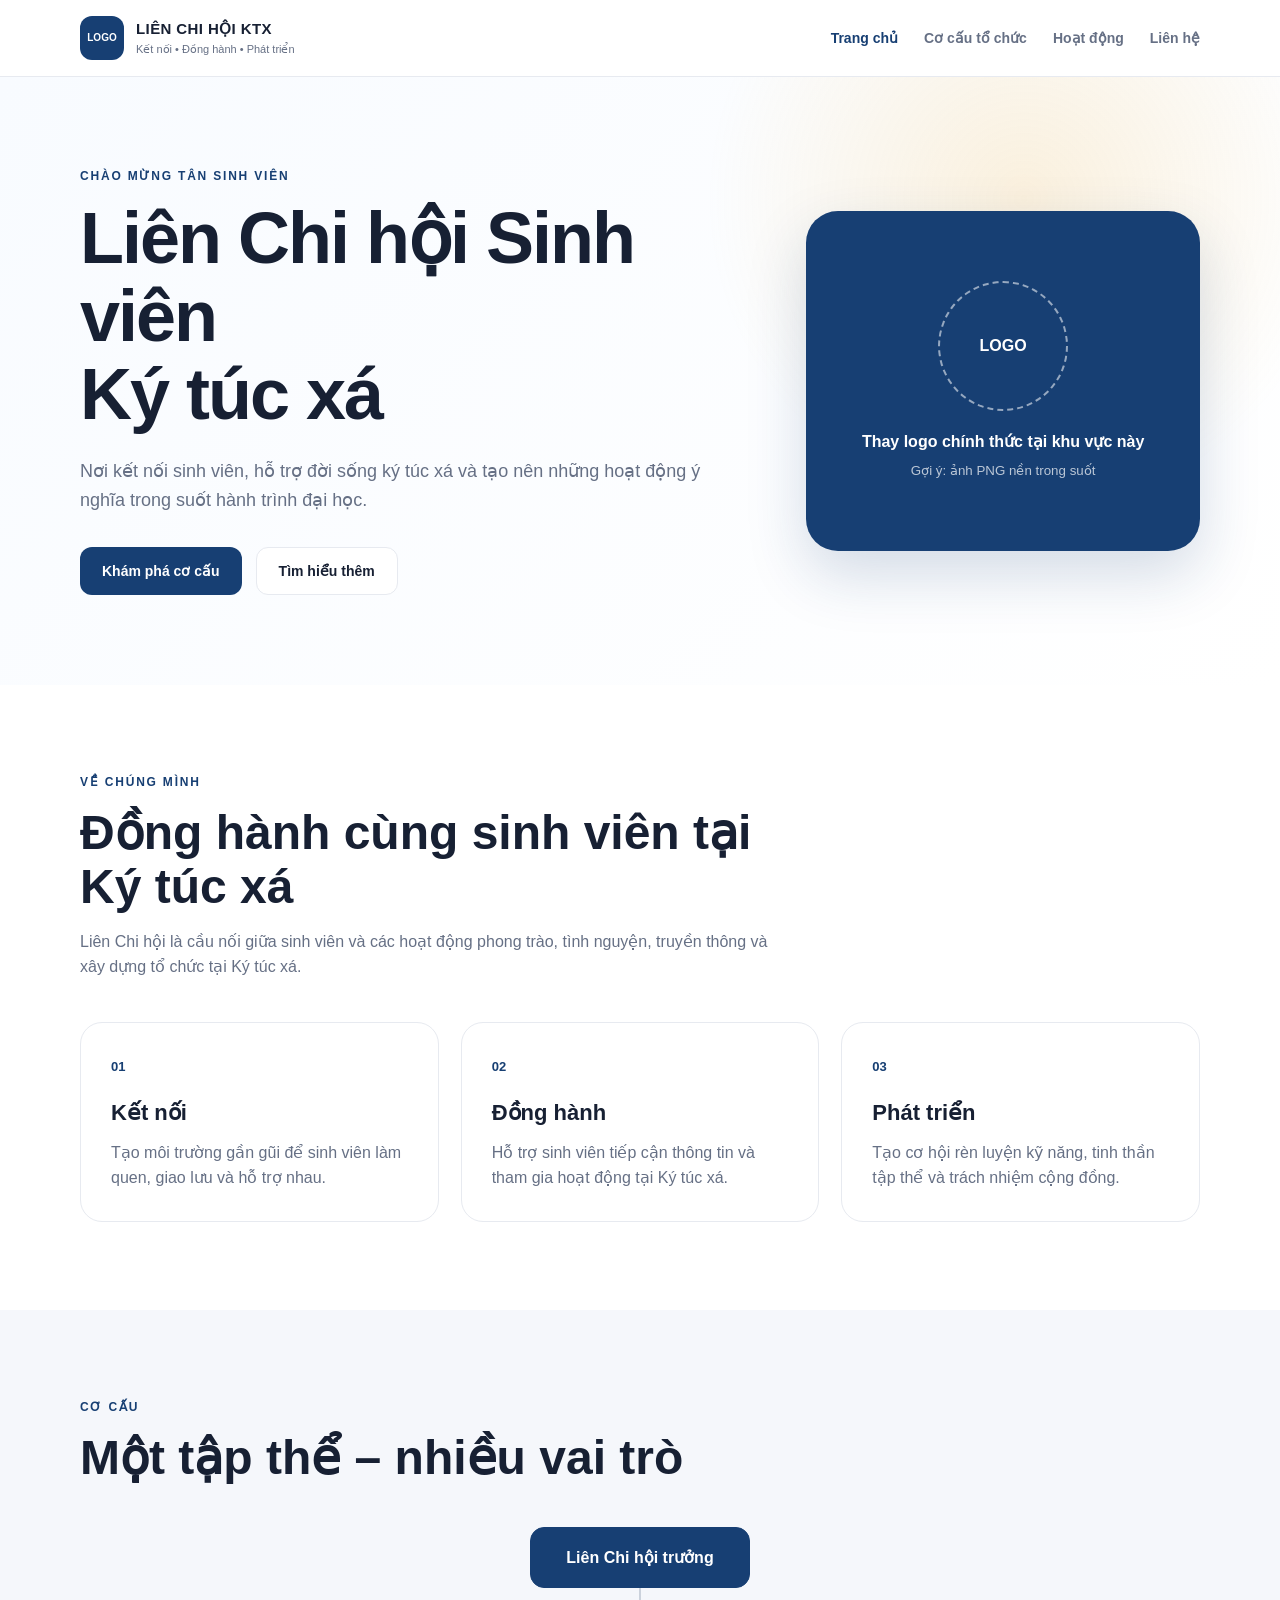
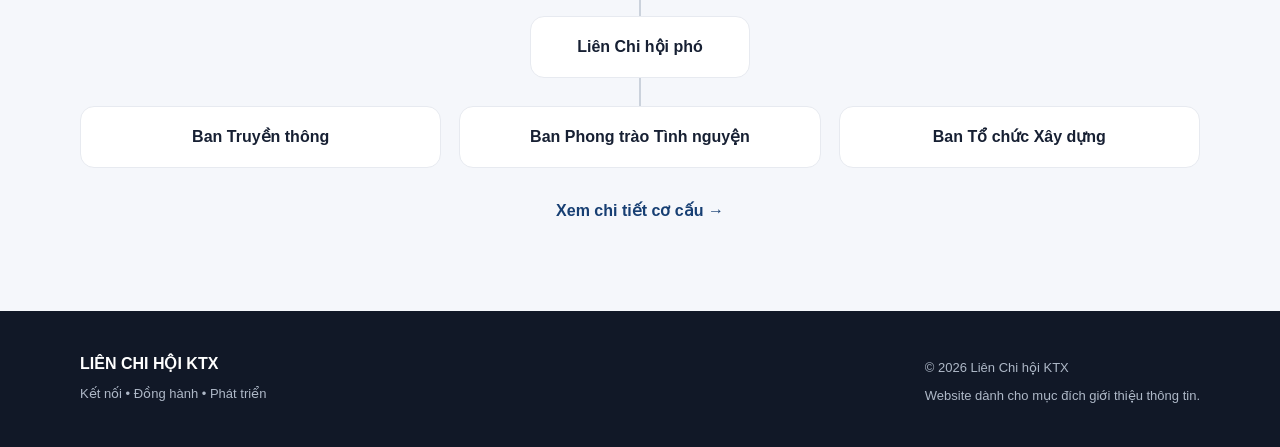
==== index.html @ 99a3149c "Add files via upload" ====
<!DOCTYPE html>
<html lang="vi">
<head>
  <meta charset="UTF-8">
  <meta name="viewport" content="width=device-width, initial-scale=1.0">
  <meta name="description" content="Website giới thiệu Liên Chi hội Sinh viên Ký túc xá">
  <title>Liên Chi hội KTX | Trang chủ</title>
  <link rel="stylesheet" href="style.css">
</head>
<body>
  <header class="site-header">
    <div class="container nav-wrap">
      <a class="brand" href="index.html">
        <div class="logo-placeholder">LOGO</div>
        <div>
          <strong>LIÊN CHI HỘI KTX</strong>
          <span>Kết nối • Đồng hành • Phát triển</span>
        </div>
      </a>

      <button class="menu-toggle" aria-label="Mở menu">☰</button>

      <nav class="main-nav">
        <a class="active" href="index.html">Trang chủ</a>
        <a href="organization.html">Cơ cấu tổ chức</a>
        <a href="activities.html">Hoạt động</a>
        <a href="contact.html">Liên hệ</a>
      </nav>
    </div>
  </header>

  <main>
    <section class="hero">
      <div class="container hero-grid">
        <div>
          <p class="eyebrow">CHÀO MỪNG TÂN SINH VIÊN</p>
          <h1>Liên Chi hội Sinh viên<br>Ký túc xá</h1>
          <p class="hero-text">
            Nơi kết nối sinh viên, hỗ trợ đời sống ký túc xá và tạo nên những
            hoạt động ý nghĩa trong suốt hành trình đại học.
          </p>
          <div class="hero-actions">
            <a class="btn btn-primary" href="organization.html">Khám phá cơ cấu</a>
            <a class="btn btn-secondary" href="#about">Tìm hiểu thêm</a>
          </div>
        </div>

        <div class="hero-card">
          <div class="hero-logo">LOGO</div>
          <p>Thay logo chính thức tại khu vực này</p>
          <small>Gợi ý: ảnh PNG nền trong suốt</small>
        </div>
      </div>
    </section>

    <section id="about" class="section">
      <div class="container">
        <div class="section-heading">
          <p class="eyebrow">VỀ CHÚNG MÌNH</p>
          <h2>Đồng hành cùng sinh viên tại Ký túc xá</h2>
          <p>
            Liên Chi hội là cầu nối giữa sinh viên và các hoạt động phong trào,
            tình nguyện, truyền thông và xây dựng tổ chức tại Ký túc xá.
          </p>
        </div>

        <div class="feature-grid">
          <article class="feature-card">
            <span>01</span>
            <h3>Kết nối</h3>
            <p>Tạo môi trường gần gũi để sinh viên làm quen, giao lưu và hỗ trợ nhau.</p>
          </article>
          <article class="feature-card">
            <span>02</span>
            <h3>Đồng hành</h3>
            <p>Hỗ trợ sinh viên tiếp cận thông tin và tham gia hoạt động tại Ký túc xá.</p>
          </article>
          <article class="feature-card">
            <span>03</span>
            <h3>Phát triển</h3>
            <p>Tạo cơ hội rèn luyện kỹ năng, tinh thần tập thể và trách nhiệm cộng đồng.</p>
          </article>
        </div>
      </div>
    </section>

    <section class="section section-soft">
      <div class="container">
        <div class="section-heading">
          <p class="eyebrow">CƠ CẤU</p>
          <h2>Một tập thể – nhiều vai trò</h2>
        </div>

        <div class="mini-org">
          <div class="org-box org-main">Liên Chi hội trưởng</div>
          <div class="org-line"></div>
          <div class="org-box">Liên Chi hội phó</div>
          <div class="org-line"></div>
          <div class="org-row">
            <div class="org-box">Ban Truyền thông</div>
            <div class="org-box">Ban Phong trào Tình nguyện</div>
            <div class="org-box">Ban Tổ chức Xây dựng</div>
          </div>
        </div>

        <div class="center">
          <a class="text-link" href="organization.html">Xem chi tiết cơ cấu →</a>
        </div>
      </div>
    </section>
  </main>

  <footer class="site-footer">
    <div class="container footer-grid">
      <div>
        <strong>LIÊN CHI HỘI KTX</strong>
        <p>Kết nối • Đồng hành • Phát triển</p>
      </div>
      <div>
        <p>© 2026 Liên Chi hội KTX</p>
        <p>Website dành cho mục đích giới thiệu thông tin.</p>
      </div>
    </div>
  </footer>

  <script src="script.js"></script>
</body>
</html>
---- style.css ----
*{
  box-sizing:border-box;
  margin:0;
  padding:0
}

:root{
  --primary:#173f73;
  --primary-dark:#0e2d55;
  --accent:#f2b544;
  --text:#172033;
  --muted:#667085;
  --bg:#ffffff;
  --soft:#f5f7fb;
  --line:#e7eaf0;
  --radius:22px;
}

html{scroll-behavior:smooth}

body{
  font-family:Arial,Helvetica,sans-serif;
  color:var(--text);
  background:var(--bg);
  line-height:1.6
}

a{text-decoration:none;color:inherit}

.container{
  width:min(1120px,calc(100% - 40px));
  margin:auto
}

.site-header{
  position:sticky;
  top:0;
  z-index:100;
  background:rgba(255,255,255,.96);
  border-bottom:1px solid var(--line);
  backdrop-filter:blur(12px)
}

.nav-wrap{
  min-height:76px;
  display:flex;
  align-items:center;
  justify-content:space-between;
  gap:24px
}

.brand{
  display:flex;
  align-items:center;
  gap:12px
}

.brand strong{
  display:block;
  font-size:15px;
  letter-spacing:.4px
}

.brand span{
  display:block;
  font-size:11px;
  color:var(--muted)
}

.logo-placeholder{
  width:44px;
  height:44px;
  border-radius:12px;
  background:var(--primary);
  color:white;
  font-size:10px;
  display:grid;
  place-items:center;
  font-weight:700
}

.main-nav{
  display:flex;
  align-items:center;
  gap:26px
}

.main-nav a{
  font-size:14px;
  color:var(--muted);
  font-weight:600
}

.main-nav a:hover,
.main-nav a.active{
  color:var(--primary)
}

.menu-toggle{
  display:none;
  border:0;
  background:none;
  font-size:26px;
  cursor:pointer
}

.hero{
  padding:90px 0;
  background:
    radial-gradient(circle at 80% 20%,rgba(242,181,68,.18),transparent 28%),
    linear-gradient(135deg,#f8fbff,#ffffff)
}

.hero-grid{
  display:grid;
  grid-template-columns:1.25fr .75fr;
  align-items:center;
  gap:70px
}

.eyebrow{
  color:var(--primary);
  font-size:12px;
  font-weight:800;
  letter-spacing:1.8px;
  margin-bottom:14px
}

.hero h1,
.page-hero h1{
  line-height:1.08;
  font-size:clamp(42px,6vw,72px);
  letter-spacing:-2px;
  margin-bottom:24px
}

.hero-text{
  max-width:650px;
  font-size:18px;
  color:var(--muted)
}

.hero-actions{
  display:flex;
  gap:14px;
  margin-top:32px;
  flex-wrap:wrap
}

.btn{
  display:inline-flex;
  align-items:center;
  justify-content:center;
  min-height:48px;
  padding:0 22px;
  border-radius:12px;
  font-weight:700;
  font-size:14px
}

.btn-primary{
  background:var(--primary);
  color:#fff
}

.btn-primary:hover{background:var(--primary-dark)}

.btn-secondary{
  border:1px solid var(--line);
  background:#fff
}

.hero-card{
  min-height:340px;
  border-radius:32px;
  background:var(--primary);
  color:white;
  display:flex;
  flex-direction:column;
  align-items:center;
  justify-content:center;
  text-align:center;
  padding:35px;
  box-shadow:0 24px 60px rgba(23,63,115,.18)
}

.hero-card p{margin-top:18px;font-weight:700}
.hero-card small{opacity:.7;margin-top:6px}

.hero-logo{
  width:130px;
  height:130px;
  border-radius:50%;
  border:2px dashed rgba(255,255,255,.55);
  display:grid;
  place-items:center;
  font-weight:800
}

.section{padding:88px 0}
.section-soft{background:var(--soft)}

.section-heading{
  max-width:700px;
  margin-bottom:42px
}

.section-heading h2{
  font-size:clamp(32px,4vw,48px);
  line-height:1.12;
  margin-bottom:15px
}

.section-heading>p:last-child{color:var(--muted)}

.feature-grid,
.department-grid,
.activity-grid,
.contact-grid{
  display:grid;
  grid-template-columns:repeat(3,1fr);
  gap:22px
}

.feature-card,
.department-card,
.contact-card{
  border:1px solid var(--line);
  border-radius:var(--radius);
  padding:30px;
  background:#fff
}

.feature-card span,
.dept-number{
  color:var(--primary);
  font-weight:800;
  font-size:13px
}

.feature-card h3,
.department-card h3,
.contact-card h3{
  font-size:22px;
  margin:16px 0 10px
}

.feature-card p,
.department-card p,
.contact-card p{
  color:var(--muted)
}

.mini-org{
  display:flex;
  flex-direction:column;
  align-items:center;
  margin:40px 0 30px
}

.org-box{
  background:white;
  border:1px solid var(--line);
  border-radius:14px;
  padding:17px 25px;
  min-width:220px;
  text-align:center;
  font-weight:700
}

.org-main{
  color:white;
  background:var(--primary);
  border-color:var(--primary)
}

.org-line{
  width:2px;
  height:28px;
  background:#cbd2dc
}

.org-row{
  display:grid;
  grid-template-columns:repeat(3,1fr);
  gap:18px;
  width:100%
}

.center{text-align:center}
.text-link{color:var(--primary);font-weight:800}

.page-hero{
  padding:70px 0;
  background:var(--soft)
}

.page-hero h1{
  font-size:clamp(40px,5vw,60px)
}

.page-hero p:last-child{
  color:var(--muted);
  font-size:17px
}

.org-chart{
  display:flex;
  align-items:center;
  flex-direction:column
}

.org-person{
  width:min(380px,100%);
  border:1px solid var(--line);
  border-radius:24px;
  padding:30px;
  text-align:center;
  background:#fff
}

.org-person.top{
  border-top:4px solid var(--primary)
}

.avatar{
  width:110px;
  height:110px;
  border-radius:50%;
  background:var(--soft);
  margin:0 auto 18px;
  display:grid;
  place-items:center;
  color:var(--muted);
  font-weight:700
}

.vertical-line{
  width:2px;
  height:38px;
  background:#ccd3dc
}

.role{
  color:var(--primary)!important;
  font-size:11px;
  font-weight:800;
  letter-spacing:1.4px
}

.org-person h3{font-size:24px;margin:8px 0 4px}
.org-person p:last-child{color:var(--muted)}

.member-list{
  margin-top:22px;
  padding-top:18px;
  border-top:1px solid var(--line);
  display:flex;
  flex-direction:column;
  gap:6px;
  font-size:14px
}

.activity-card{
  overflow:hidden;
  border:1px solid var(--line);
  border-radius:var(--radius);
  background:#fff
}

.activity-image{
  min-height:220px;
  background:linear-gradient(135deg,#dce6f3,#f6f8fb);
  display:grid;
  place-items:center;
  color:#8491a5;
  font-weight:800
}

.activity-content{padding:26px}
.activity-content h3{font-size:22px;margin:8px 0}
.activity-content p:last-child{color:var(--muted)}

.site-footer{
  padding:40px 0;
  background:#111827;
  color:white
}

.footer-grid{
  display:flex;
  justify-content:space-between;
  gap:30px
}

.site-footer p{
  color:#aeb8c7;
  font-size:13px;
  margin-top:7px
}

@media(max-width:800px){
  .menu-toggle{display:block}
  .main-nav{
    display:none;
    position:absolute;
    left:20px;
    right:20px;
    top:68px;
    background:white;
    border:1px solid var(--line);
    border-radius:16px;
    padding:18px;
    flex-direction:column;
    align-items:flex-start;
    box-shadow:0 15px 40px rgba(0,0,0,.08)
  }

  .main-nav.open{display:flex}

  .hero{padding:60px 0}
  .hero-grid{grid-template-columns:1fr;gap:38px}
  .hero h1{font-size:46px}
  .hero-card{min-height:280px}

  .feature-grid,
  .department-grid,
  .activity-grid,
  .contact-grid{
    grid-template-columns:1fr
  }

  .org-row{grid-template-columns:1fr}
  .org-line{height:20px}
  .section{padding:64px 0}
  .footer-grid{flex-direction:column}
}
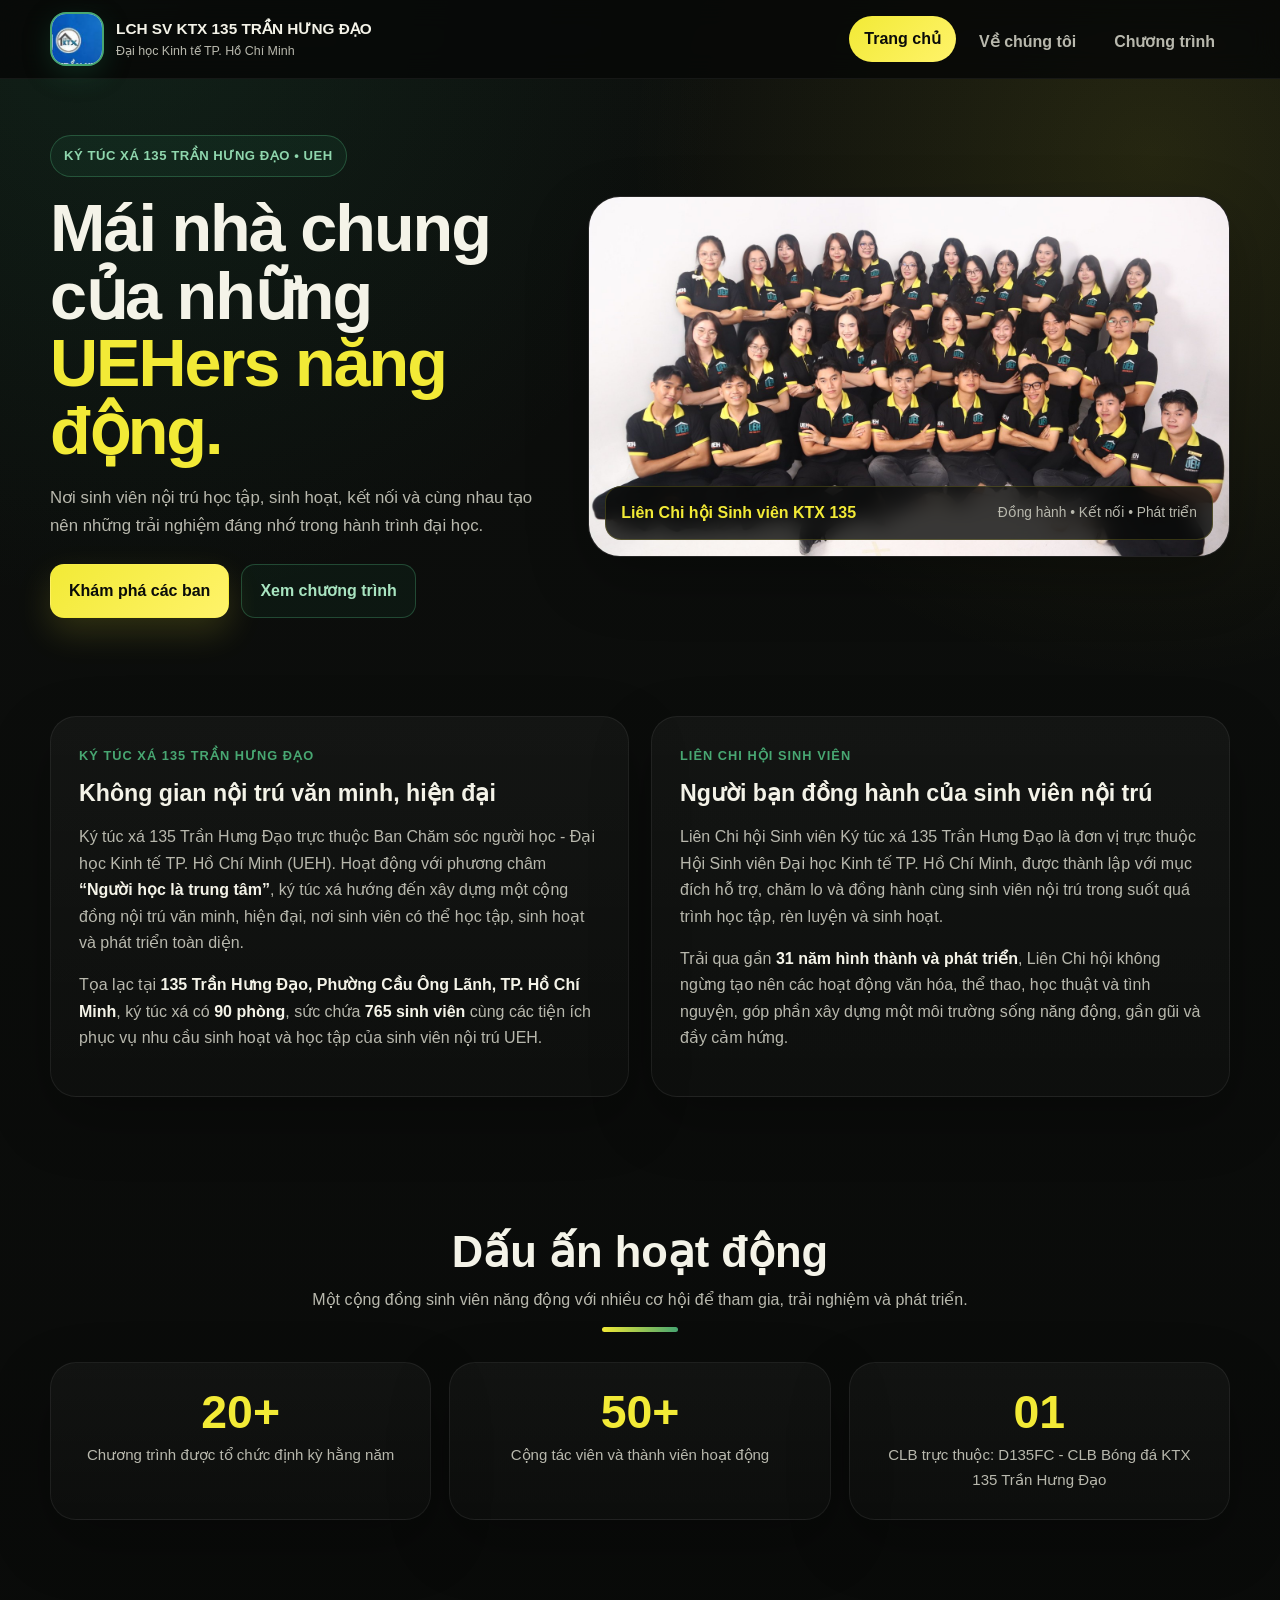
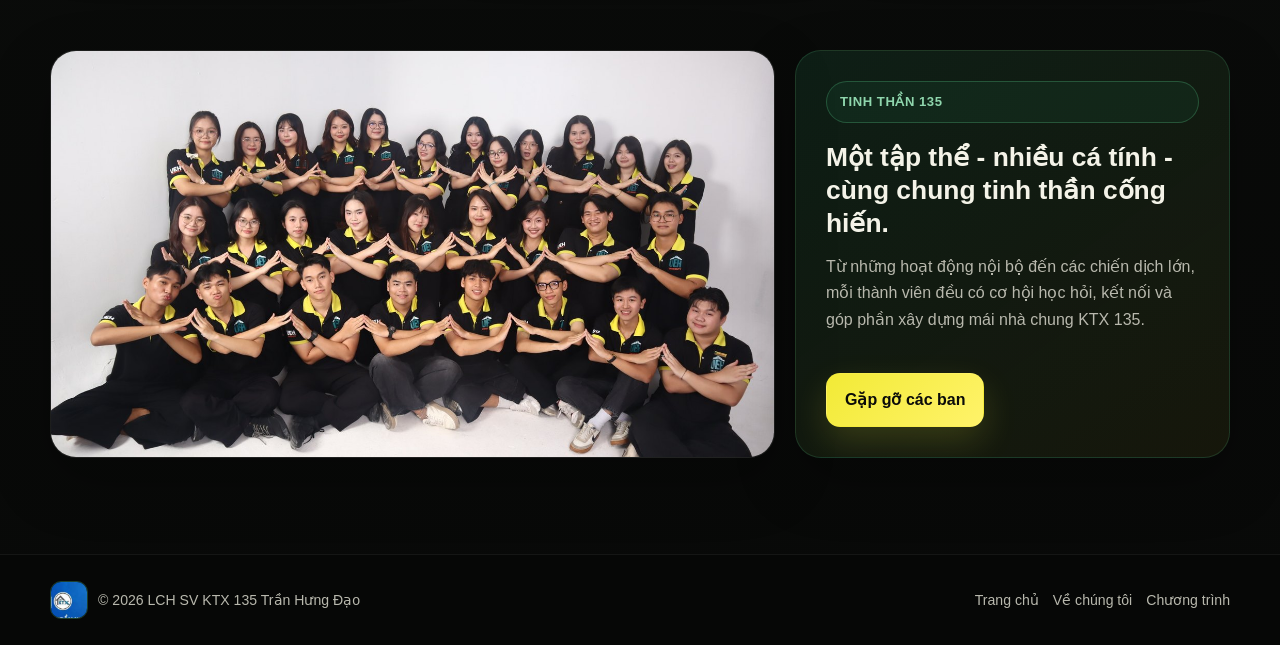
==== commit cf84945d: "Add files via upload" ====
--- a/index.html
+++ b/index.html
@@ -1,128 +1,98 @@
-<!DOCTYPE html>
+<!doctype html>
 <html lang="vi">
 <head>
   <meta charset="UTF-8">
   <meta name="viewport" content="width=device-width, initial-scale=1.0">
-  <meta name="description" content="Website giới thiệu Liên Chi hội Sinh viên Ký túc xá">
-  <title>Liên Chi hội KTX | Trang chủ</title>
+  <meta name="description" content="Giới thiệu Ký túc xá 135 Trần Hưng Đạo và Liên Chi hội Sinh viên KTX 135 Trần Hưng Đạo - UEH.">
+  <title>Trang chủ | LCH SV KTX 135 Trần Hưng Đạo</title>
   <link rel="stylesheet" href="style.css">
 </head>
 <body>
-  <header class="site-header">
-    <div class="container nav-wrap">
-      <a class="brand" href="index.html">
-        <div class="logo-placeholder">LOGO</div>
-        <div>
-          <strong>LIÊN CHI HỘI KTX</strong>
-          <span>Kết nối • Đồng hành • Phát triển</span>
-        </div>
-      </a>
+<a class="skip-link" href="#main">Đi đến nội dung chính</a>
+<header class="site-header">
+  <div class="container navbar">
+    <a class="brand" href="index.html" aria-label="Trang chủ LCH SV KTX 135">
+      <div class="brand-logo"><img src="assets/images/ktx-logo.jpg" alt="Logo KTX"></div>
+      <div class="brand-copy"><strong>LCH SV KTX 135 TRẦN HƯNG ĐẠO</strong><span>Đại học Kinh tế TP. Hồ Chí Minh</span></div>
+    </a>
+    <button class="nav-toggle" aria-label="Mở menu" aria-expanded="false">☰</button>
+    <nav><ul class="nav-menu">
+      <li><a class="active" href="index.html">Trang chủ</a></li>
+      <li><a href="departments.html">Về chúng tôi</a></li>
+      <li><a href="programs.html">Chương trình</a></li>
+    </ul></nav>
+  </div>
+</header>
 
-      <button class="menu-toggle" aria-label="Mở menu">☰</button>
-
-      <nav class="main-nav">
-        <a class="active" href="index.html">Trang chủ</a>
-        <a href="organization.html">Cơ cấu tổ chức</a>
-        <a href="activities.html">Hoạt động</a>
-        <a href="contact.html">Liên hệ</a>
-      </nav>
-    </div>
-  </header>
-
-  <main>
-    <section class="hero">
-      <div class="container hero-grid">
-        <div>
-          <p class="eyebrow">CHÀO MỪNG TÂN SINH VIÊN</p>
-          <h1>Liên Chi hội Sinh viên<br>Ký túc xá</h1>
-          <p class="hero-text">
-            Nơi kết nối sinh viên, hỗ trợ đời sống ký túc xá và tạo nên những
-            hoạt động ý nghĩa trong suốt hành trình đại học.
-          </p>
-          <div class="hero-actions">
-            <a class="btn btn-primary" href="organization.html">Khám phá cơ cấu</a>
-            <a class="btn btn-secondary" href="#about">Tìm hiểu thêm</a>
-          </div>
-        </div>
-
-        <div class="hero-card">
-          <div class="hero-logo">LOGO</div>
-          <p>Thay logo chính thức tại khu vực này</p>
-          <small>Gợi ý: ảnh PNG nền trong suốt</small>
+<main id="main">
+  <section class="hero">
+    <div class="container hero-grid">
+      <div>
+        <div class="kicker">Ký túc xá 135 Trần Hưng Đạo • UEH</div>
+        <h1>Mái nhà chung của những <em>UEHers năng động.</em></h1>
+        <p class="lead">Nơi sinh viên nội trú học tập, sinh hoạt, kết nối và cùng nhau tạo nên những trải nghiệm đáng nhớ trong hành trình đại học.</p>
+        <div class="hero-actions">
+          <a class="btn btn-primary" href="departments.html">Khám phá các ban</a>
+          <a class="btn btn-secondary" href="programs.html">Xem chương trình</a>
         </div>
       </div>
-    </section>
-
-    <section id="about" class="section">
-      <div class="container">
-        <div class="section-heading">
-          <p class="eyebrow">VỀ CHÚNG MÌNH</p>
-          <h2>Đồng hành cùng sinh viên tại Ký túc xá</h2>
-          <p>
-            Liên Chi hội là cầu nối giữa sinh viên và các hoạt động phong trào,
-            tình nguyện, truyền thông và xây dựng tổ chức tại Ký túc xá.
-          </p>
-        </div>
-
-        <div class="feature-grid">
-          <article class="feature-card">
-            <span>01</span>
-            <h3>Kết nối</h3>
-            <p>Tạo môi trường gần gũi để sinh viên làm quen, giao lưu và hỗ trợ nhau.</p>
-          </article>
-          <article class="feature-card">
-            <span>02</span>
-            <h3>Đồng hành</h3>
-            <p>Hỗ trợ sinh viên tiếp cận thông tin và tham gia hoạt động tại Ký túc xá.</p>
-          </article>
-          <article class="feature-card">
-            <span>03</span>
-            <h3>Phát triển</h3>
-            <p>Tạo cơ hội rèn luyện kỹ năng, tinh thần tập thể và trách nhiệm cộng đồng.</p>
-          </article>
-        </div>
-      </div>
-    </section>
-
-    <section class="section section-soft">
-      <div class="container">
-        <div class="section-heading">
-          <p class="eyebrow">CƠ CẤU</p>
-          <h2>Một tập thể – nhiều vai trò</h2>
-        </div>
-
-        <div class="mini-org">
-          <div class="org-box org-main">Liên Chi hội trưởng</div>
-          <div class="org-line"></div>
-          <div class="org-box">Liên Chi hội phó</div>
-          <div class="org-line"></div>
-          <div class="org-row">
-            <div class="org-box">Ban Truyền thông</div>
-            <div class="org-box">Ban Phong trào Tình nguyện</div>
-            <div class="org-box">Ban Tổ chức Xây dựng</div>
-          </div>
-        </div>
-
-        <div class="center">
-          <a class="text-link" href="organization.html">Xem chi tiết cơ cấu →</a>
-        </div>
-      </div>
-    </section>
-  </main>
-
-  <footer class="site-footer">
-    <div class="container footer-grid">
-      <div>
-        <strong>LIÊN CHI HỘI KTX</strong>
-        <p>Kết nối • Đồng hành • Phát triển</p>
-      </div>
-      <div>
-        <p>© 2026 Liên Chi hội KTX</p>
-        <p>Website dành cho mục đích giới thiệu thông tin.</p>
+      <div class="hero-media">
+        <img src="assets/images/home-main.jpg" alt="Tập thể Liên Chi hội Sinh viên KTX 135 Trần Hưng Đạo">
+        <div class="hero-badge"><strong>Liên Chi hội Sinh viên KTX 135</strong><span>Đồng hành • Kết nối • Phát triển</span></div>
       </div>
     </div>
-  </footer>
+  </section>
 
-  <script src="script.js"></script>
+  <section class="section-sm">
+    <div class="container grid-2">
+      <article class="card info-card">
+        <div class="label">Ký túc xá 135 Trần Hưng Đạo</div>
+        <h3>Không gian nội trú văn minh, hiện đại</h3>
+        <p>Ký túc xá 135 Trần Hưng Đạo trực thuộc Ban Chăm sóc người học - Đại học Kinh tế TP. Hồ Chí Minh (UEH). Hoạt động với phương châm <strong>“Người học là trung tâm”</strong>, ký túc xá hướng đến xây dựng một cộng đồng nội trú văn minh, hiện đại, nơi sinh viên có thể học tập, sinh hoạt và phát triển toàn diện.</p>
+        <p>Tọa lạc tại <strong>135 Trần Hưng Đạo, Phường Cầu Ông Lãnh, TP. Hồ Chí Minh</strong>, ký túc xá có <strong>90 phòng</strong>, sức chứa <strong>765 sinh viên</strong> cùng các tiện ích phục vụ nhu cầu sinh hoạt và học tập của sinh viên nội trú UEH.</p>
+      </article>
+      <article class="card info-card">
+        <div class="label">Liên Chi hội Sinh viên</div>
+        <h3>Người bạn đồng hành của sinh viên nội trú</h3>
+        <p>Liên Chi hội Sinh viên Ký túc xá 135 Trần Hưng Đạo là đơn vị trực thuộc Hội Sinh viên Đại học Kinh tế TP. Hồ Chí Minh, được thành lập với mục đích hỗ trợ, chăm lo và đồng hành cùng sinh viên nội trú trong suốt quá trình học tập, rèn luyện và sinh hoạt.</p>
+        <p>Trải qua gần <strong>31 năm hình thành và phát triển</strong>, Liên Chi hội không ngừng tạo nên các hoạt động văn hóa, thể thao, học thuật và tình nguyện, góp phần xây dựng một môi trường sống năng động, gần gũi và đầy cảm hứng.</p>
+      </article>
+    </div>
+  </section>
+
+  <section class="section">
+    <div class="container">
+      <div class="section-head center">
+        <h2 class="section-title">Dấu ấn hoạt động</h2>
+        <p class="section-subtitle">Một cộng đồng sinh viên năng động với nhiều cơ hội để tham gia, trải nghiệm và phát triển.</p>
+        <div class="accent-line"></div>
+      </div>
+      <div class="stats">
+        <div class="card stat"><div class="stat-number">20+</div><div class="stat-label">Chương trình được tổ chức định kỳ hằng năm</div></div>
+        <div class="card stat"><div class="stat-number">50+</div><div class="stat-label">Cộng tác viên và thành viên hoạt động</div></div>
+        <div class="card stat"><div class="stat-number">01</div><div class="stat-label">CLB trực thuộc: D135FC - CLB Bóng đá KTX 135 Trần Hưng Đạo</div></div>
+      </div>
+    </div>
+  </section>
+
+  <section class="section-sm">
+    <div class="container home-gallery">
+      <div class="card"><img src="assets/images/home-secondary.jpg" alt="Tập thể Liên Chi hội Sinh viên KTX 135 tạo dáng"></div>
+      <div class="card quote-box">
+        <div class="kicker">Tinh thần 135</div>
+        <div class="big">Một tập thể - nhiều cá tính - cùng chung tinh thần cống hiến.</div>
+        <p>Từ những hoạt động nội bộ đến các chiến dịch lớn, mỗi thành viên đều có cơ hội học hỏi, kết nối và góp phần xây dựng mái nhà chung KTX 135.</p>
+        <div class="hero-actions"><a class="btn btn-primary" href="departments.html">Gặp gỡ các ban</a></div>
+      </div>
+    </div>
+  </section>
+</main>
+
+<footer class="footer"><div class="container footer-inner">
+  <div class="footer-brand"><div class="footer-logo"><img src="assets/images/ktx-logo.jpg" alt="Logo KTX"></div><span>© <span data-year></span> LCH SV KTX 135 Trần Hưng Đạo</span></div>
+  <div class="footer-links"><a href="index.html">Trang chủ</a><a href="departments.html">Về chúng tôi</a><a href="programs.html">Chương trình</a></div>
+</div></footer>
+<button class="to-top" aria-label="Lên đầu trang">↑</button>
+<script src="script.js"></script>
 </body>
 </html>
--- a/style.css
+++ b/style.css
@@ -1,437 +1,186 @@
-*{
-  box-sizing:border-box;
+:root{
+  --black:#090a09;
+  --black-2:#111311;
+  --black-3:#191c19;
+  --yellow:#f2ea36;
+  --yellow-2:#fff36a;
+  --green:#247a52;
+  --green-2:#48a772;
+  --cream:#f7f5e8;
+  --text:#f4f3e8;
+  --muted:#b8b8ad;
+  --line:rgba(242,234,54,.18);
+  --shadow:0 22px 60px rgba(0,0,0,.28);
+  --radius:26px;
+  --container:1180px;
+}
+*{box-sizing:border-box}
+html{scroll-behavior:smooth}
+body{
   margin:0;
-  padding:0
+  font-family:"Segoe UI",Arial,Tahoma,sans-serif;
+  background:
+    radial-gradient(circle at 10% 0%,rgba(36,122,82,.17),transparent 24%),
+    radial-gradient(circle at 90% 7%,rgba(242,234,54,.11),transparent 22%),
+    linear-gradient(180deg,#0d0f0d 0%,#080908 100%);
+  color:var(--text);
+  line-height:1.65;
+  -webkit-font-smoothing:antialiased;
+  text-rendering:optimizeLegibility;
 }
+img{display:block;max-width:100%}
+a{text-decoration:none;color:inherit}
+p{margin:0 0 1rem}
+ul{margin:0;padding-left:1.2rem}
+li+li{margin-top:.45rem}
+button{font:inherit}
+.container{width:min(var(--container),calc(100% - 34px));margin:auto}
+.section{padding:78px 0}
+.section-sm{padding:52px 0}
 
-:root{
-  --primary:#173f73;
-  --primary-dark:#0e2d55;
-  --accent:#f2b544;
-  --text:#172033;
-  --muted:#667085;
-  --bg:#ffffff;
-  --soft:#f5f7fb;
-  --line:#e7eaf0;
-  --radius:22px;
-}
-
-html{scroll-behavior:smooth}
-
-body{
-  font-family:Arial,Helvetica,sans-serif;
-  color:var(--text);
-  background:var(--bg);
-  line-height:1.6
-}
-
-a{text-decoration:none;color:inherit}
-
-.container{
-  width:min(1120px,calc(100% - 40px));
-  margin:auto
-}
+.skip-link{position:absolute;left:-9999px}
+.skip-link:focus{left:14px;top:14px;z-index:9999;background:#fff;color:#000;padding:10px 14px;border-radius:10px}
 
 .site-header{
-  position:sticky;
-  top:0;
-  z-index:100;
-  background:rgba(255,255,255,.96);
-  border-bottom:1px solid var(--line);
-  backdrop-filter:blur(12px)
+  position:sticky;top:0;z-index:1000;
+  background:rgba(7,8,7,.88);
+  border-bottom:1px solid rgba(255,255,255,.06);
+  backdrop-filter:blur(14px);
 }
+.navbar{min-height:78px;display:flex;align-items:center;justify-content:space-between;gap:20px}
+.brand{display:flex;align-items:center;gap:12px;min-width:0}
+.brand-logo{
+  width:54px;height:54px;border-radius:16px;overflow:hidden;
+  border:2px solid var(--green-2);background:#fff;flex:0 0 auto;
+  box-shadow:0 8px 28px rgba(36,122,82,.25)
+}
+.brand-logo img{width:100%;height:100%;object-fit:cover}
+.brand-copy{min-width:0}
+.brand-copy strong{display:block;font-size:.96rem;white-space:nowrap;overflow:hidden;text-overflow:ellipsis}
+.brand-copy span{display:block;font-size:.78rem;color:var(--muted);white-space:nowrap;overflow:hidden;text-overflow:ellipsis;max-width:420px}
+.nav-toggle{display:none;width:46px;height:46px;border-radius:14px;border:1px solid var(--line);background:#111;color:var(--yellow);cursor:pointer}
+.nav-menu{list-style:none;padding:0;margin:0;display:flex;gap:8px;align-items:center}
+.nav-menu a{display:block;padding:10px 15px;border-radius:999px;color:var(--muted);font-weight:700;transition:.2s}
+.nav-menu a:hover{color:var(--yellow)}
+.nav-menu a.active{color:#0a0b09;background:linear-gradient(135deg,var(--yellow),var(--yellow-2))}
 
-.nav-wrap{
-  min-height:76px;
-  display:flex;
-  align-items:center;
-  justify-content:space-between;
-  gap:24px
+.hero{padding:56px 0 46px}
+.hero-grid{display:grid;grid-template-columns:.88fr 1.12fr;gap:34px;align-items:center}
+.kicker{display:inline-flex;align-items:center;gap:8px;padding:9px 13px;border:1px solid rgba(72,167,114,.36);background:rgba(36,122,82,.12);border-radius:999px;color:#8fd6ad;font-size:.82rem;font-weight:800;letter-spacing:.04em;text-transform:uppercase;margin-bottom:18px}
+.hero h1{font-size:clamp(2.4rem,5.2vw,5.5rem);line-height:1.02;margin:0 0 18px;letter-spacing:-.03em}
+.hero h1 em{font-style:normal;color:var(--yellow)}
+.lead{font-size:1.05rem;color:var(--muted);max-width:670px}
+.hero-actions{display:flex;flex-wrap:wrap;gap:12px;margin-top:24px}
+.btn{display:inline-flex;align-items:center;justify-content:center;padding:13px 18px;border-radius:14px;font-weight:800;border:1px solid transparent;transition:.2s}
+.btn-primary{background:linear-gradient(135deg,var(--yellow),var(--yellow-2));color:#0a0b09;box-shadow:0 14px 34px rgba(242,234,54,.16)}
+.btn-primary:hover{transform:translateY(-2px)}
+.btn-secondary{border-color:rgba(72,167,114,.35);background:rgba(36,122,82,.10);color:#a8e4c0}
+.hero-media{position:relative;border-radius:32px;overflow:hidden;border:1px solid rgba(255,255,255,.08);box-shadow:var(--shadow);background:#111}
+.hero-media img{width:100%;aspect-ratio:16/9;object-fit:cover}
+.hero-badge{position:absolute;left:16px;bottom:16px;right:16px;padding:13px 15px;border-radius:16px;background:rgba(8,9,8,.80);backdrop-filter:blur(10px);border:1px solid rgba(242,234,54,.18);display:flex;justify-content:space-between;gap:10px;align-items:center}
+.hero-badge strong{color:var(--yellow)}
+.hero-badge span{font-size:.86rem;color:var(--muted)}
+
+.section-head{max-width:760px;margin-bottom:30px}
+.section-head.center{text-align:center;margin-left:auto;margin-right:auto}
+.section-title{font-size:clamp(1.8rem,3.4vw,3rem);line-height:1.15;margin:0 0 10px}
+.section-subtitle{color:var(--muted);margin:0}
+.accent-line{width:76px;height:5px;border-radius:99px;background:linear-gradient(90deg,var(--yellow),var(--green-2));margin:14px 0 0}
+.section-head.center .accent-line{margin-left:auto;margin-right:auto}
+
+.grid-2{display:grid;grid-template-columns:repeat(2,1fr);gap:22px}
+.grid-3{display:grid;grid-template-columns:repeat(3,1fr);gap:22px}
+.card{background:linear-gradient(180deg,rgba(255,255,255,.035),rgba(255,255,255,.015));border:1px solid rgba(255,255,255,.065);border-radius:var(--radius);box-shadow:var(--shadow)}
+.info-card{padding:28px}
+.info-card h3{margin:0 0 12px;font-size:1.45rem}
+.info-card p{color:var(--muted)}
+.info-card strong{color:var(--text)}
+.info-card .label{color:var(--green-2);font-size:.8rem;font-weight:900;letter-spacing:.08em;text-transform:uppercase;margin-bottom:8px}
+
+.stats{display:grid;grid-template-columns:repeat(3,1fr);gap:18px}
+.stat{padding:26px;text-align:center}
+.stat-number{font-size:2.9rem;line-height:1;font-weight:900;color:var(--yellow);margin-bottom:8px}
+.stat-label{color:var(--muted);font-size:.94rem}
+
+.home-gallery{display:grid;grid-template-columns:1.25fr .75fr;gap:20px}
+.home-gallery .card{overflow:hidden}
+.home-gallery img{width:100%;height:100%;object-fit:cover;min-height:300px}
+.quote-box{padding:30px;display:flex;flex-direction:column;justify-content:center;background:linear-gradient(145deg,rgba(36,122,82,.18),rgba(242,234,54,.06));border-color:rgba(72,167,114,.22)}
+.quote-box .big{font-size:1.65rem;font-weight:900;line-height:1.25;margin-bottom:14px}
+.quote-box p{color:var(--muted)}
+
+.department-list{display:grid;gap:28px}
+.department{overflow:hidden;display:grid;grid-template-columns:.95fr 1.05fr;min-height:460px}
+.department:nth-child(even){grid-template-columns:1.05fr .95fr}
+.department:nth-child(even) .department-image{order:2}
+.department-image img{width:100%;height:100%;object-fit:cover;min-height:460px}
+.department-body{padding:34px}
+.department-tag{display:inline-flex;padding:8px 12px;border-radius:999px;background:rgba(36,122,82,.15);color:#97d9b2;border:1px solid rgba(72,167,114,.28);font-weight:800;font-size:.8rem;margin-bottom:14px}
+.department-body h2{font-size:2rem;line-height:1.15;margin:0 0 12px}
+.department-body>p{color:var(--muted)}
+.dept-columns{display:grid;grid-template-columns:repeat(3,1fr);gap:12px;margin-top:20px}
+.mini{background:rgba(255,255,255,.025);border:1px solid rgba(255,255,255,.06);border-radius:18px;padding:16px}
+.mini h3{font-size:.98rem;margin:0 0 10px;color:var(--yellow)}
+.mini ul{color:var(--muted);font-size:.9rem}
+
+.program-hero{padding:54px 0 26px}
+.filter-note{display:flex;gap:8px;flex-wrap:wrap;margin-top:18px}
+.chip{padding:8px 12px;border-radius:999px;border:1px solid rgba(255,255,255,.08);background:#111;color:var(--muted);font-size:.82rem}
+.program-grid{display:grid;grid-template-columns:repeat(3,1fr);gap:22px}
+.program-card{overflow:hidden;display:flex;flex-direction:column}
+.program-card img{width:100%;aspect-ratio:4/5;object-fit:cover;background:#111}
+.program-card.text-only{min-height:100%;background:linear-gradient(145deg,rgba(36,122,82,.16),rgba(242,234,54,.05))}
+.program-card.text-only .program-content{min-height:100%;display:flex;flex-direction:column;justify-content:center}
+.program-content{padding:20px}
+.program-meta{display:flex;gap:7px;flex-wrap:wrap;margin-bottom:10px}
+.program-meta span{font-size:.74rem;font-weight:900;padding:6px 9px;border-radius:999px;background:rgba(242,234,54,.09);color:var(--yellow);border:1px solid rgba(242,234,54,.14)}
+.program-content h3{margin:0 0 10px;font-size:1.18rem;line-height:1.3}
+.program-content>p{color:var(--muted);font-size:.93rem}
+details{margin-top:12px;border-top:1px solid rgba(255,255,255,.07);padding-top:12px}
+summary{cursor:pointer;color:#a8e4c0;font-weight:800;font-size:.9rem}
+details p,details ul{color:var(--muted);font-size:.88rem;margin-top:10px}
+.internal-grid{display:grid;grid-template-columns:repeat(4,1fr);gap:16px}
+.internal-card{padding:22px}
+.internal-card .icon{width:44px;height:44px;border-radius:14px;background:rgba(36,122,82,.15);color:#9fe0b9;display:grid;place-items:center;font-weight:900;margin-bottom:14px;border:1px solid rgba(72,167,114,.22)}
+.internal-card h3{margin:0 0 8px;font-size:1.05rem}
+.internal-card p{color:var(--muted);font-size:.9rem;margin:0}
+
+.footer{margin-top:44px;border-top:1px solid rgba(255,255,255,.06);background:#060706}
+.footer-inner{display:flex;align-items:center;justify-content:space-between;gap:18px;padding:26px 0;color:var(--muted);font-size:.88rem;flex-wrap:wrap}
+.footer-brand{display:flex;align-items:center;gap:10px}
+.footer-logo{width:38px;height:38px;border-radius:11px;overflow:hidden;border:1px solid rgba(72,167,114,.35)}
+.footer-logo img{width:100%;height:100%;object-fit:cover}
+.footer-links{display:flex;gap:14px;flex-wrap:wrap}
+.footer-links a:hover{color:var(--yellow)}
+.to-top{position:fixed;right:18px;bottom:18px;width:46px;height:46px;border-radius:14px;border:1px solid rgba(242,234,54,.22);background:#111;color:var(--yellow);cursor:pointer;display:none;z-index:900}
+.to-top.show{display:grid;place-items:center}
+
+@media(max-width:1024px){
+  .hero-grid,.grid-2,.department,.department:nth-child(even){grid-template-columns:1fr}
+  .department:nth-child(even) .department-image{order:0}
+  .dept-columns{grid-template-columns:1fr}
+  .program-grid{grid-template-columns:repeat(2,1fr)}
+  .internal-grid{grid-template-columns:repeat(2,1fr)}
+  .home-gallery{grid-template-columns:1fr}
 }
-
-.brand{
-  display:flex;
-  align-items:center;
-  gap:12px
+@media(max-width:780px){
+  .brand-copy span{max-width:250px}
+  .nav-toggle{display:grid;place-items:center}
+  .nav-menu{position:absolute;left:17px;right:17px;top:86px;display:flex;flex-direction:column;align-items:stretch;background:rgba(8,9,8,.98);border:1px solid rgba(255,255,255,.08);border-radius:20px;padding:10px;box-shadow:var(--shadow);opacity:0;pointer-events:none;transform:translateY(-8px);transition:.2s}
+  .nav-menu.open{opacity:1;pointer-events:auto;transform:none}
+  .nav-menu a{text-align:center}
+  .hero{padding-top:38px}
+  .stats{grid-template-columns:1fr}
+  .program-grid{grid-template-columns:1fr}
+  .section{padding:60px 0}
 }
-
-.brand strong{
-  display:block;
-  font-size:15px;
-  letter-spacing:.4px
+@media(max-width:560px){
+  .container{width:min(var(--container),calc(100% - 22px))}
+  .brand-copy span{display:none}
+  .brand-logo{width:48px;height:48px}
+  .hero h1{font-size:2.65rem}
+  .hero-badge{position:static;border-radius:0;border-left:0;border-right:0;border-bottom:0}
+  .info-card,.department-body{padding:20px}
+  .department-image img{min-height:300px}
+  .internal-grid{grid-template-columns:1fr}
 }
-
-.brand span{
-  display:block;
-  font-size:11px;
-  color:var(--muted)
-}
-
-.logo-placeholder{
-  width:44px;
-  height:44px;
-  border-radius:12px;
-  background:var(--primary);
-  color:white;
-  font-size:10px;
-  display:grid;
-  place-items:center;
-  font-weight:700
-}
-
-.main-nav{
-  display:flex;
-  align-items:center;
-  gap:26px
-}
-
-.main-nav a{
-  font-size:14px;
-  color:var(--muted);
-  font-weight:600
-}
-
-.main-nav a:hover,
-.main-nav a.active{
-  color:var(--primary)
-}
-
-.menu-toggle{
-  display:none;
-  border:0;
-  background:none;
-  font-size:26px;
-  cursor:pointer
-}
-
-.hero{
-  padding:90px 0;
-  background:
-    radial-gradient(circle at 80% 20%,rgba(242,181,68,.18),transparent 28%),
-    linear-gradient(135deg,#f8fbff,#ffffff)
-}
-
-.hero-grid{
-  display:grid;
-  grid-template-columns:1.25fr .75fr;
-  align-items:center;
-  gap:70px
-}
-
-.eyebrow{
-  color:var(--primary);
-  font-size:12px;
-  font-weight:800;
-  letter-spacing:1.8px;
-  margin-bottom:14px
-}
-
-.hero h1,
-.page-hero h1{
-  line-height:1.08;
-  font-size:clamp(42px,6vw,72px);
-  letter-spacing:-2px;
-  margin-bottom:24px
-}
-
-.hero-text{
-  max-width:650px;
-  font-size:18px;
-  color:var(--muted)
-}
-
-.hero-actions{
-  display:flex;
-  gap:14px;
-  margin-top:32px;
-  flex-wrap:wrap
-}
-
-.btn{
-  display:inline-flex;
-  align-items:center;
-  justify-content:center;
-  min-height:48px;
-  padding:0 22px;
-  border-radius:12px;
-  font-weight:700;
-  font-size:14px
-}
-
-.btn-primary{
-  background:var(--primary);
-  color:#fff
-}
-
-.btn-primary:hover{background:var(--primary-dark)}
-
-.btn-secondary{
-  border:1px solid var(--line);
-  background:#fff
-}
-
-.hero-card{
-  min-height:340px;
-  border-radius:32px;
-  background:var(--primary);
-  color:white;
-  display:flex;
-  flex-direction:column;
-  align-items:center;
-  justify-content:center;
-  text-align:center;
-  padding:35px;
-  box-shadow:0 24px 60px rgba(23,63,115,.18)
-}
-
-.hero-card p{margin-top:18px;font-weight:700}
-.hero-card small{opacity:.7;margin-top:6px}
-
-.hero-logo{
-  width:130px;
-  height:130px;
-  border-radius:50%;
-  border:2px dashed rgba(255,255,255,.55);
-  display:grid;
-  place-items:center;
-  font-weight:800
-}
-
-.section{padding:88px 0}
-.section-soft{background:var(--soft)}
-
-.section-heading{
-  max-width:700px;
-  margin-bottom:42px
-}
-
-.section-heading h2{
-  font-size:clamp(32px,4vw,48px);
-  line-height:1.12;
-  margin-bottom:15px
-}
-
-.section-heading>p:last-child{color:var(--muted)}
-
-.feature-grid,
-.department-grid,
-.activity-grid,
-.contact-grid{
-  display:grid;
-  grid-template-columns:repeat(3,1fr);
-  gap:22px
-}
-
-.feature-card,
-.department-card,
-.contact-card{
-  border:1px solid var(--line);
-  border-radius:var(--radius);
-  padding:30px;
-  background:#fff
-}
-
-.feature-card span,
-.dept-number{
-  color:var(--primary);
-  font-weight:800;
-  font-size:13px
-}
-
-.feature-card h3,
-.department-card h3,
-.contact-card h3{
-  font-size:22px;
-  margin:16px 0 10px
-}
-
-.feature-card p,
-.department-card p,
-.contact-card p{
-  color:var(--muted)
-}
-
-.mini-org{
-  display:flex;
-  flex-direction:column;
-  align-items:center;
-  margin:40px 0 30px
-}
-
-.org-box{
-  background:white;
-  border:1px solid var(--line);
-  border-radius:14px;
-  padding:17px 25px;
-  min-width:220px;
-  text-align:center;
-  font-weight:700
-}
-
-.org-main{
-  color:white;
-  background:var(--primary);
-  border-color:var(--primary)
-}
-
-.org-line{
-  width:2px;
-  height:28px;
-  background:#cbd2dc
-}
-
-.org-row{
-  display:grid;
-  grid-template-columns:repeat(3,1fr);
-  gap:18px;
-  width:100%
-}
-
-.center{text-align:center}
-.text-link{color:var(--primary);font-weight:800}
-
-.page-hero{
-  padding:70px 0;
-  background:var(--soft)
-}
-
-.page-hero h1{
-  font-size:clamp(40px,5vw,60px)
-}
-
-.page-hero p:last-child{
-  color:var(--muted);
-  font-size:17px
-}
-
-.org-chart{
-  display:flex;
-  align-items:center;
-  flex-direction:column
-}
-
-.org-person{
-  width:min(380px,100%);
-  border:1px solid var(--line);
-  border-radius:24px;
-  padding:30px;
-  text-align:center;
-  background:#fff
-}
-
-.org-person.top{
-  border-top:4px solid var(--primary)
-}
-
-.avatar{
-  width:110px;
-  height:110px;
-  border-radius:50%;
-  background:var(--soft);
-  margin:0 auto 18px;
-  display:grid;
-  place-items:center;
-  color:var(--muted);
-  font-weight:700
-}
-
-.vertical-line{
-  width:2px;
-  height:38px;
-  background:#ccd3dc
-}
-
-.role{
-  color:var(--primary)!important;
-  font-size:11px;
-  font-weight:800;
-  letter-spacing:1.4px
-}
-
-.org-person h3{font-size:24px;margin:8px 0 4px}
-.org-person p:last-child{color:var(--muted)}
-
-.member-list{
-  margin-top:22px;
-  padding-top:18px;
-  border-top:1px solid var(--line);
-  display:flex;
-  flex-direction:column;
-  gap:6px;
-  font-size:14px
-}
-
-.activity-card{
-  overflow:hidden;
-  border:1px solid var(--line);
-  border-radius:var(--radius);
-  background:#fff
-}
-
-.activity-image{
-  min-height:220px;
-  background:linear-gradient(135deg,#dce6f3,#f6f8fb);
-  display:grid;
-  place-items:center;
-  color:#8491a5;
-  font-weight:800
-}
-
-.activity-content{padding:26px}
-.activity-content h3{font-size:22px;margin:8px 0}
-.activity-content p:last-child{color:var(--muted)}
-
-.site-footer{
-  padding:40px 0;
-  background:#111827;
-  color:white
-}
-
-.footer-grid{
-  display:flex;
-  justify-content:space-between;
-  gap:30px
-}
-
-.site-footer p{
-  color:#aeb8c7;
-  font-size:13px;
-  margin-top:7px
-}
-
-@media(max-width:800px){
-  .menu-toggle{display:block}
-  .main-nav{
-    display:none;
-    position:absolute;
-    left:20px;
-    right:20px;
-    top:68px;
-    background:white;
-    border:1px solid var(--line);
-    border-radius:16px;
-    padding:18px;
-    flex-direction:column;
-    align-items:flex-start;
-    box-shadow:0 15px 40px rgba(0,0,0,.08)
-  }
-
-  .main-nav.open{display:flex}
-
-  .hero{padding:60px 0}
-  .hero-grid{grid-template-columns:1fr;gap:38px}
-  .hero h1{font-size:46px}
-  .hero-card{min-height:280px}
-
-  .feature-grid,
-  .department-grid,
-  .activity-grid,
-  .contact-grid{
-    grid-template-columns:1fr
-  }
-
-  .org-row{grid-template-columns:1fr}
-  .org-line{height:20px}
-  .section{padding:64px 0}
-  .footer-grid{flex-direction:column}
-}
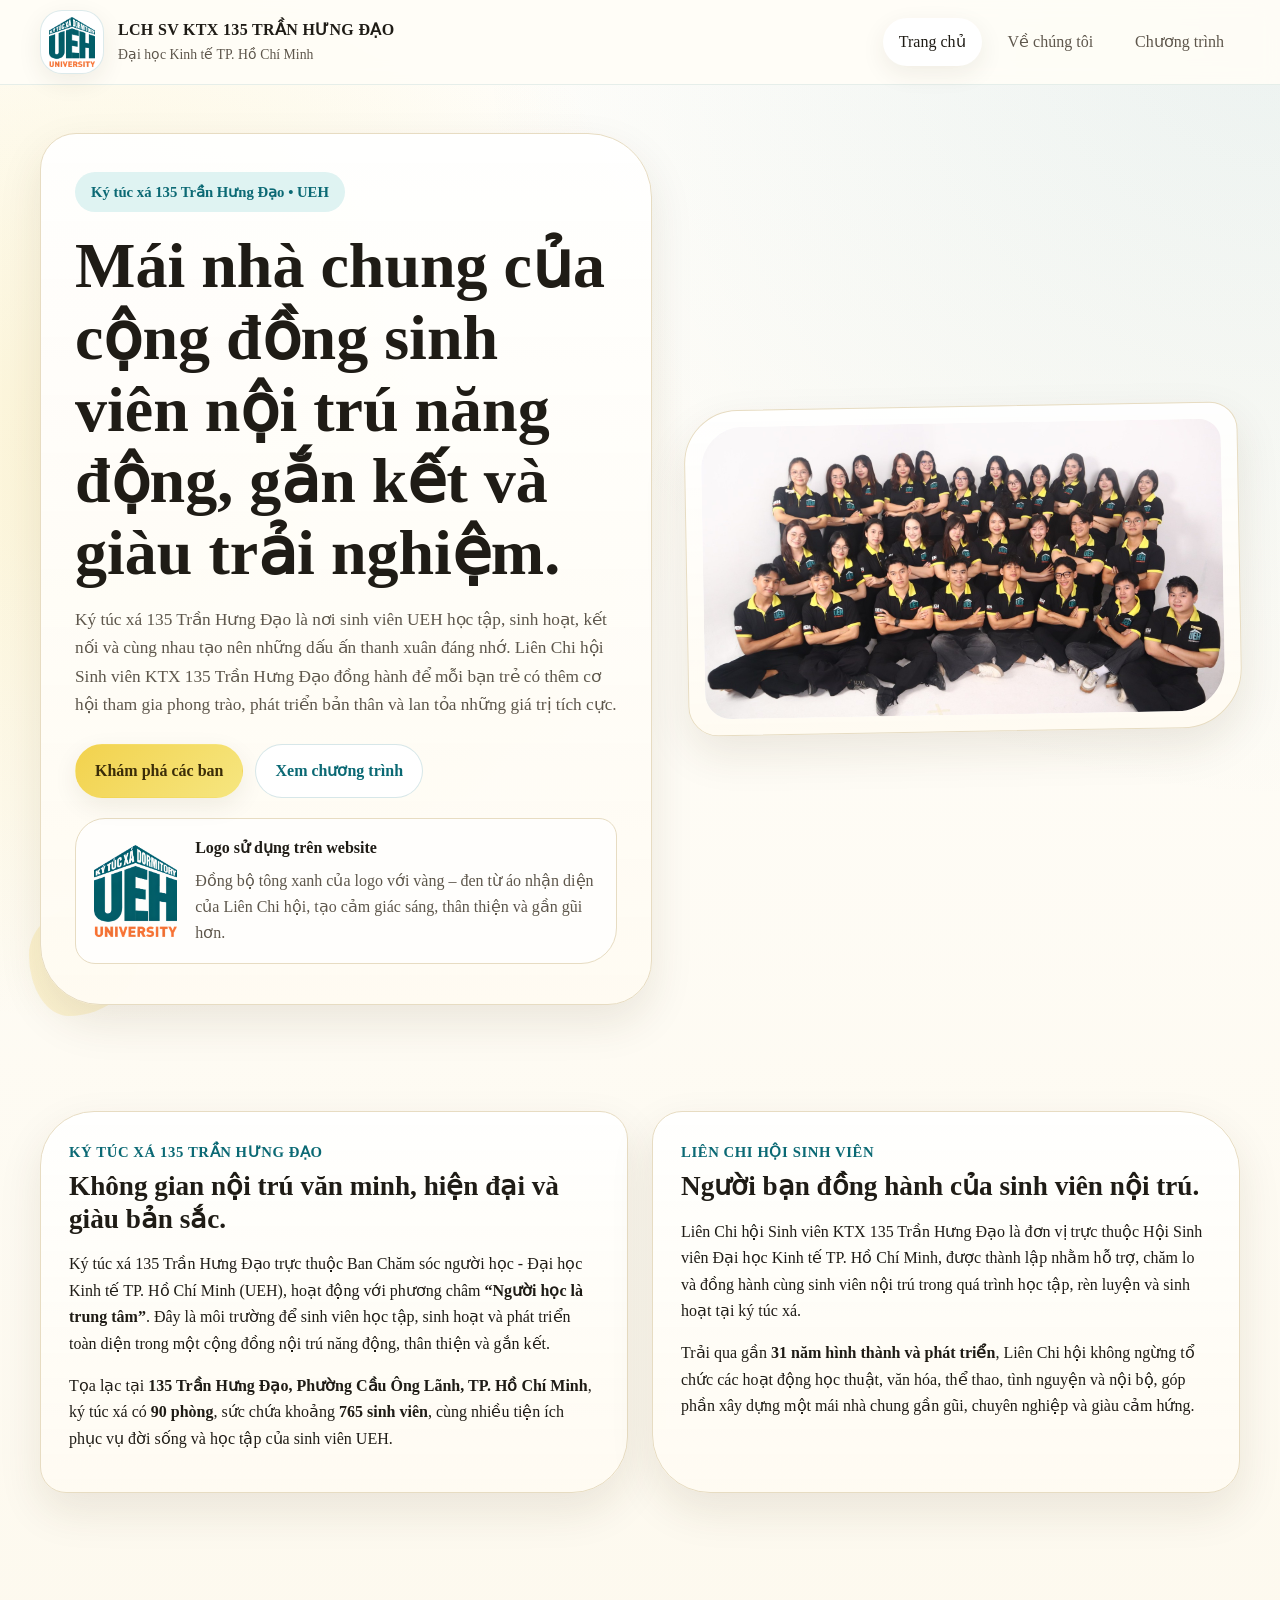
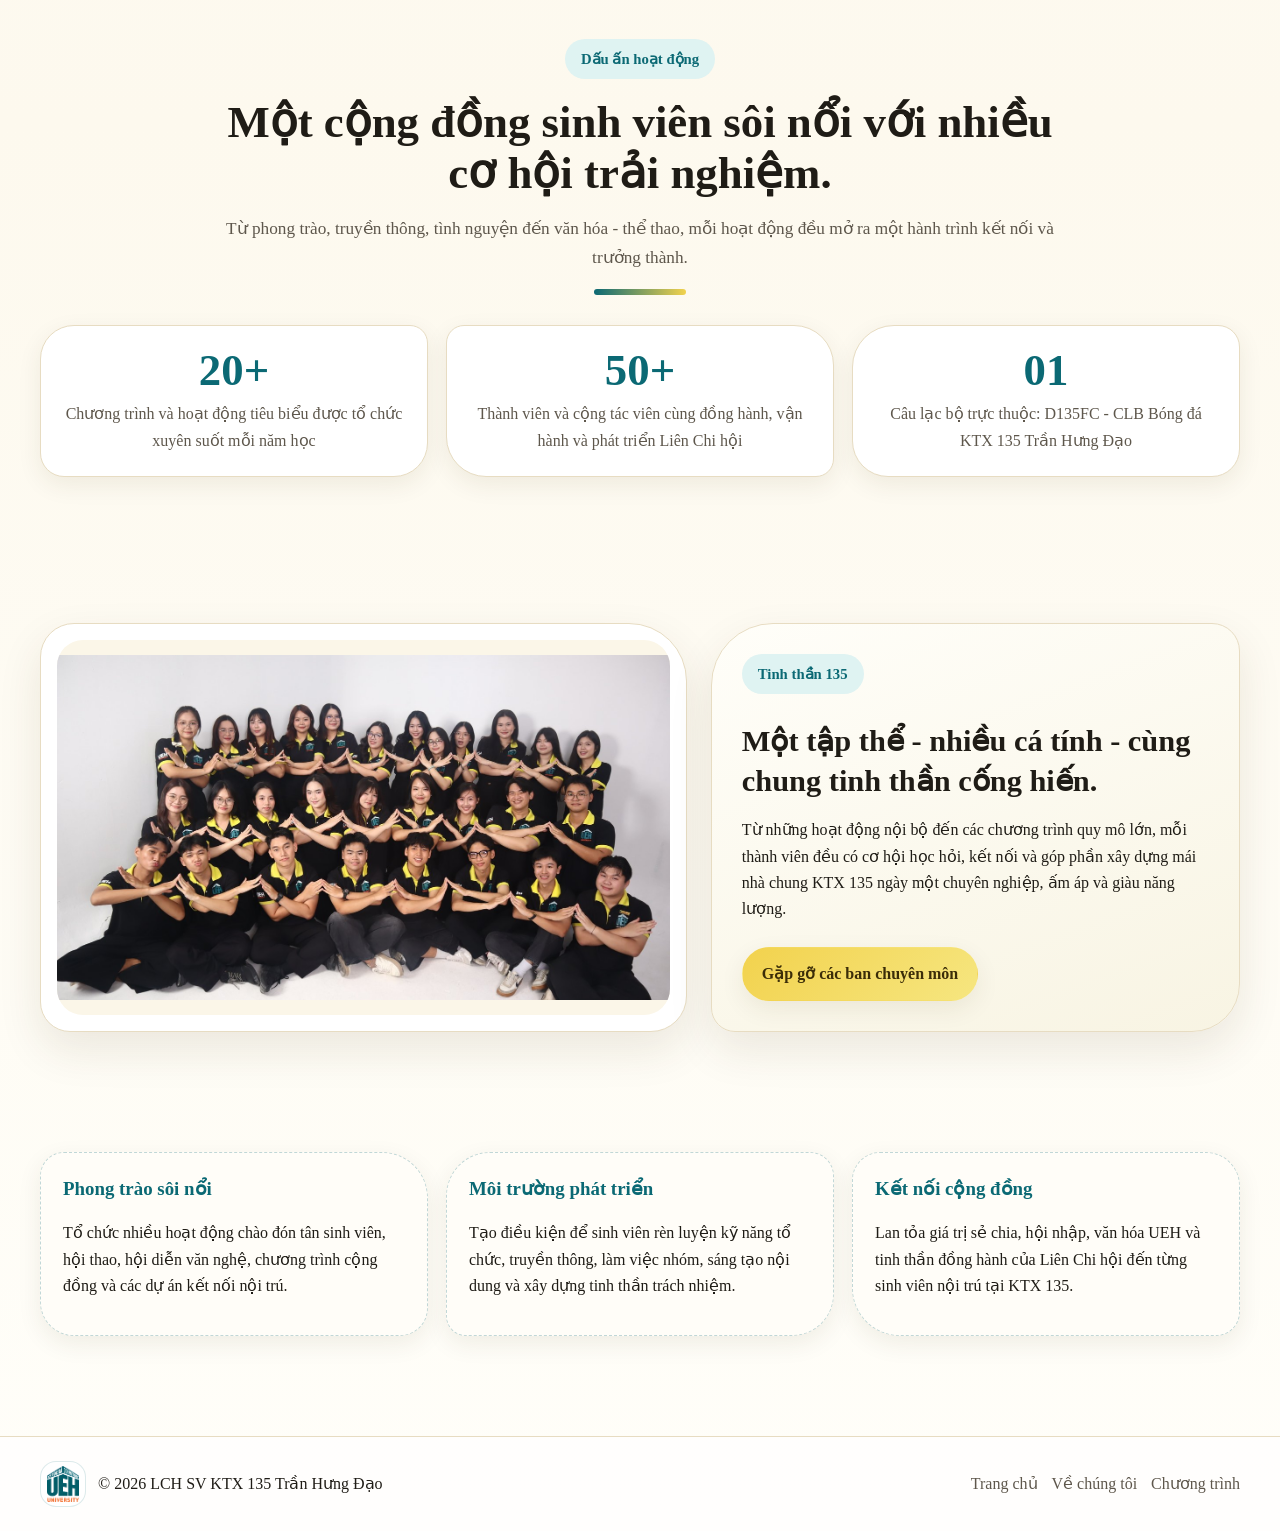
==== commit 31472511: "Add files via upload" ====
--- a/index.html
+++ b/index.html
@@ -12,50 +12,58 @@
 <header class="site-header">
   <div class="container navbar">
     <a class="brand" href="index.html" aria-label="Trang chủ LCH SV KTX 135">
-      <div class="brand-logo"><img src="assets/images/ktx-logo.jpg" alt="Logo KTX"></div>
+      <div class="brand-logo"><img src="assets/images/ktx-logo.png" alt="Logo UEH - Ký túc xá 135"></div>
       <div class="brand-copy"><strong>LCH SV KTX 135 TRẦN HƯNG ĐẠO</strong><span>Đại học Kinh tế TP. Hồ Chí Minh</span></div>
     </a>
     <button class="nav-toggle" aria-label="Mở menu" aria-expanded="false">☰</button>
-    <nav><ul class="nav-menu">
-      <li><a class="active" href="index.html">Trang chủ</a></li>
-      <li><a href="departments.html">Về chúng tôi</a></li>
-      <li><a href="programs.html">Chương trình</a></li>
-    </ul></nav>
+    <nav>
+      <ul class="nav-menu">
+        <li><a class="active" href="index.html">Trang chủ</a></li>
+        <li><a href="departments.html">Về chúng tôi</a></li>
+        <li><a href="programs.html">Chương trình</a></li>
+      </ul>
+    </nav>
   </div>
 </header>
 
 <main id="main">
   <section class="hero">
-    <div class="container hero-grid">
-      <div>
+    <div class="container hero-wrap">
+      <div class="hero-copy organic-card">
         <div class="kicker">Ký túc xá 135 Trần Hưng Đạo • UEH</div>
-        <h1>Mái nhà chung của những <em>UEHers năng động.</em></h1>
-        <p class="lead">Nơi sinh viên nội trú học tập, sinh hoạt, kết nối và cùng nhau tạo nên những trải nghiệm đáng nhớ trong hành trình đại học.</p>
+        <h1>Mái nhà chung của cộng đồng sinh viên nội trú năng động, gắn kết và giàu trải nghiệm.</h1>
+        <p class="lead">Ký túc xá 135 Trần Hưng Đạo là nơi sinh viên UEH học tập, sinh hoạt, kết nối và cùng nhau tạo nên những dấu ấn thanh xuân đáng nhớ. Liên Chi hội Sinh viên KTX 135 Trần Hưng Đạo đồng hành để mỗi bạn trẻ có thêm cơ hội tham gia phong trào, phát triển bản thân và lan tỏa những giá trị tích cực.</p>
         <div class="hero-actions">
           <a class="btn btn-primary" href="departments.html">Khám phá các ban</a>
           <a class="btn btn-secondary" href="programs.html">Xem chương trình</a>
         </div>
+        <div class="logo-splash">
+          <img src="assets/images/ktx-logo.png" alt="Logo UEH University">
+          <div>
+            <strong>Logo sử dụng trên website</strong>
+            <div class="lead" style="font-size:1rem;margin-top:6px">Đồng bộ tông xanh của logo với vàng – đen từ áo nhận diện của Liên Chi hội, tạo cảm giác sáng, thân thiện và gần gũi hơn.</div>
+          </div>
+        </div>
       </div>
-      <div class="hero-media">
-        <img src="assets/images/home-main.jpg" alt="Tập thể Liên Chi hội Sinh viên KTX 135 Trần Hưng Đạo">
-        <div class="hero-badge"><strong>Liên Chi hội Sinh viên KTX 135</strong><span>Đồng hành • Kết nối • Phát triển</span></div>
+      <div class="hero-visual organic-card">
+        <img src="assets/images/home-main.jpg" alt="Ảnh tập thể Liên Chi hội Sinh viên KTX 135 Trần Hưng Đạo">
       </div>
     </div>
   </section>
 
   <section class="section-sm">
     <div class="container grid-2">
-      <article class="card info-card">
+      <article class="organic-card info-panel">
         <div class="label">Ký túc xá 135 Trần Hưng Đạo</div>
-        <h3>Không gian nội trú văn minh, hiện đại</h3>
-        <p>Ký túc xá 135 Trần Hưng Đạo trực thuộc Ban Chăm sóc người học - Đại học Kinh tế TP. Hồ Chí Minh (UEH). Hoạt động với phương châm <strong>“Người học là trung tâm”</strong>, ký túc xá hướng đến xây dựng một cộng đồng nội trú văn minh, hiện đại, nơi sinh viên có thể học tập, sinh hoạt và phát triển toàn diện.</p>
-        <p>Tọa lạc tại <strong>135 Trần Hưng Đạo, Phường Cầu Ông Lãnh, TP. Hồ Chí Minh</strong>, ký túc xá có <strong>90 phòng</strong>, sức chứa <strong>765 sinh viên</strong> cùng các tiện ích phục vụ nhu cầu sinh hoạt và học tập của sinh viên nội trú UEH.</p>
+        <h3>Không gian nội trú văn minh, hiện đại và giàu bản sắc.</h3>
+        <p>Ký túc xá 135 Trần Hưng Đạo trực thuộc Ban Chăm sóc người học - Đại học Kinh tế TP. Hồ Chí Minh (UEH), hoạt động với phương châm <strong>“Người học là trung tâm”</strong>. Đây là môi trường để sinh viên học tập, sinh hoạt và phát triển toàn diện trong một cộng đồng nội trú năng động, thân thiện và gắn kết.</p>
+        <p>Tọa lạc tại <strong>135 Trần Hưng Đạo, Phường Cầu Ông Lãnh, TP. Hồ Chí Minh</strong>, ký túc xá có <strong>90 phòng</strong>, sức chứa khoảng <strong>765 sinh viên</strong>, cùng nhiều tiện ích phục vụ đời sống và học tập của sinh viên UEH.</p>
       </article>
-      <article class="card info-card">
+      <article class="organic-card info-panel">
         <div class="label">Liên Chi hội Sinh viên</div>
-        <h3>Người bạn đồng hành của sinh viên nội trú</h3>
-        <p>Liên Chi hội Sinh viên Ký túc xá 135 Trần Hưng Đạo là đơn vị trực thuộc Hội Sinh viên Đại học Kinh tế TP. Hồ Chí Minh, được thành lập với mục đích hỗ trợ, chăm lo và đồng hành cùng sinh viên nội trú trong suốt quá trình học tập, rèn luyện và sinh hoạt.</p>
-        <p>Trải qua gần <strong>31 năm hình thành và phát triển</strong>, Liên Chi hội không ngừng tạo nên các hoạt động văn hóa, thể thao, học thuật và tình nguyện, góp phần xây dựng một môi trường sống năng động, gần gũi và đầy cảm hứng.</p>
+        <h3>Người bạn đồng hành của sinh viên nội trú.</h3>
+        <p>Liên Chi hội Sinh viên KTX 135 Trần Hưng Đạo là đơn vị trực thuộc Hội Sinh viên Đại học Kinh tế TP. Hồ Chí Minh, được thành lập nhằm hỗ trợ, chăm lo và đồng hành cùng sinh viên nội trú trong quá trình học tập, rèn luyện và sinh hoạt tại ký túc xá.</p>
+        <p>Trải qua gần <strong>31 năm hình thành và phát triển</strong>, Liên Chi hội không ngừng tổ chức các hoạt động học thuật, văn hóa, thể thao, tình nguyện và nội bộ, góp phần xây dựng một mái nhà chung gần gũi, chuyên nghiệp và giàu cảm hứng.</p>
       </article>
     </div>
   </section>
@@ -63,35 +71,59 @@
   <section class="section">
     <div class="container">
       <div class="section-head center">
-        <h2 class="section-title">Dấu ấn hoạt động</h2>
-        <p class="section-subtitle">Một cộng đồng sinh viên năng động với nhiều cơ hội để tham gia, trải nghiệm và phát triển.</p>
+        <div class="kicker">Dấu ấn hoạt động</div>
+        <h2 class="section-title">Một cộng đồng sinh viên sôi nổi với nhiều cơ hội trải nghiệm.</h2>
+        <p class="section-subtitle">Từ phong trào, truyền thông, tình nguyện đến văn hóa - thể thao, mỗi hoạt động đều mở ra một hành trình kết nối và trưởng thành.</p>
         <div class="accent-line"></div>
       </div>
       <div class="stats">
-        <div class="card stat"><div class="stat-number">20+</div><div class="stat-label">Chương trình được tổ chức định kỳ hằng năm</div></div>
-        <div class="card stat"><div class="stat-number">50+</div><div class="stat-label">Cộng tác viên và thành viên hoạt động</div></div>
-        <div class="card stat"><div class="stat-number">01</div><div class="stat-label">CLB trực thuộc: D135FC - CLB Bóng đá KTX 135 Trần Hưng Đạo</div></div>
+        <div class="stat"><div class="stat-number">20+</div><div class="stat-label">Chương trình và hoạt động tiêu biểu được tổ chức xuyên suốt mỗi năm học</div></div>
+        <div class="stat"><div class="stat-number">50+</div><div class="stat-label">Thành viên và cộng tác viên cùng đồng hành, vận hành và phát triển Liên Chi hội</div></div>
+        <div class="stat"><div class="stat-number">01</div><div class="stat-label">Câu lạc bộ trực thuộc: D135FC - CLB Bóng đá KTX 135 Trần Hưng Đạo</div></div>
       </div>
     </div>
   </section>
 
   <section class="section-sm">
-    <div class="container home-gallery">
-      <div class="card"><img src="assets/images/home-secondary.jpg" alt="Tập thể Liên Chi hội Sinh viên KTX 135 tạo dáng"></div>
-      <div class="card quote-box">
+    <div class="container photo-story">
+      <div class="photo-card">
+        <img src="assets/images/home-secondary.jpg" alt="Ảnh tập thể Liên Chi hội Sinh viên KTX 135 Trần Hưng Đạo tạo dáng cùng nhau">
+      </div>
+      <div class="quote-box">
         <div class="kicker">Tinh thần 135</div>
         <div class="big">Một tập thể - nhiều cá tính - cùng chung tinh thần cống hiến.</div>
-        <p>Từ những hoạt động nội bộ đến các chiến dịch lớn, mỗi thành viên đều có cơ hội học hỏi, kết nối và góp phần xây dựng mái nhà chung KTX 135.</p>
-        <div class="hero-actions"><a class="btn btn-primary" href="departments.html">Gặp gỡ các ban</a></div>
+        <p>Từ những hoạt động nội bộ đến các chương trình quy mô lớn, mỗi thành viên đều có cơ hội học hỏi, kết nối và góp phần xây dựng mái nhà chung KTX 135 ngày một chuyên nghiệp, ấm áp và giàu năng lượng.</p>
+        <div class="hero-actions"><a class="btn btn-primary" href="departments.html">Gặp gỡ các ban chuyên môn</a></div>
+      </div>
+    </div>
+  </section>
+
+  <section class="section-sm">
+    <div class="container">
+      <div class="highlight-strip">
+        <article class="highlight-item">
+          <h4>Phong trào sôi nổi</h4>
+          <p>Tổ chức nhiều hoạt động chào đón tân sinh viên, hội thao, hội diễn văn nghệ, chương trình cộng đồng và các dự án kết nối nội trú.</p>
+        </article>
+        <article class="highlight-item">
+          <h4>Môi trường phát triển</h4>
+          <p>Tạo điều kiện để sinh viên rèn luyện kỹ năng tổ chức, truyền thông, làm việc nhóm, sáng tạo nội dung và xây dựng tinh thần trách nhiệm.</p>
+        </article>
+        <article class="highlight-item">
+          <h4>Kết nối cộng đồng</h4>
+          <p>Lan tỏa giá trị sẻ chia, hội nhập, văn hóa UEH và tinh thần đồng hành của Liên Chi hội đến từng sinh viên nội trú tại KTX 135.</p>
+        </article>
       </div>
     </div>
   </section>
 </main>
 
-<footer class="footer"><div class="container footer-inner">
-  <div class="footer-brand"><div class="footer-logo"><img src="assets/images/ktx-logo.jpg" alt="Logo KTX"></div><span>© <span data-year></span> LCH SV KTX 135 Trần Hưng Đạo</span></div>
-  <div class="footer-links"><a href="index.html">Trang chủ</a><a href="departments.html">Về chúng tôi</a><a href="programs.html">Chương trình</a></div>
-</div></footer>
+<footer class="footer">
+  <div class="container footer-inner">
+    <div class="footer-brand"><div class="footer-logo"><img src="assets/images/ktx-logo.png" alt="Logo UEH - Ký túc xá 135"></div><span>© <span data-year></span> LCH SV KTX 135 Trần Hưng Đạo</span></div>
+    <div class="footer-links"><a href="index.html">Trang chủ</a><a href="departments.html">Về chúng tôi</a><a href="programs.html">Chương trình</a></div>
+  </div>
+</footer>
 <button class="to-top" aria-label="Lên đầu trang">↑</button>
 <script src="script.js"></script>
 </body>
--- a/style.css
+++ b/style.css
@@ -1,186 +1,204 @@
 :root{
-  --black:#090a09;
-  --black-2:#111311;
-  --black-3:#191c19;
-  --yellow:#f2ea36;
-  --yellow-2:#fff36a;
-  --green:#247a52;
-  --green-2:#48a772;
-  --cream:#f7f5e8;
-  --text:#f4f3e8;
-  --muted:#b8b8ad;
-  --line:rgba(242,234,54,.18);
-  --shadow:0 22px 60px rgba(0,0,0,.28);
-  --radius:26px;
-  --container:1180px;
+  --bg:#fffdf7;
+  --bg-soft:#fbf6e8;
+  --card:#fffef9;
+  --text:#1f1c16;
+  --muted:#5e574c;
+  --line:#e7dcc2;
+  --yellow:#f2d24d;
+  --yellow-soft:#fbefb2;
+  --green:#0b6974;
+  --green-soft:#dff3f2;
+  --shadow:0 18px 44px rgba(66,50,17,.10);
+  --shadow-soft:0 8px 24px rgba(66,50,17,.08);
+  --radius-xl:42px;
+  --radius-lg:32px;
+  --radius-md:24px;
+  --container:1200px;
 }
 *{box-sizing:border-box}
 html{scroll-behavior:smooth}
 body{
   margin:0;
-  font-family:"Segoe UI",Arial,Tahoma,sans-serif;
+  font-family:"Times New Roman", Times, serif;
+  color:var(--text);
   background:
-    radial-gradient(circle at 10% 0%,rgba(36,122,82,.17),transparent 24%),
-    radial-gradient(circle at 90% 7%,rgba(242,234,54,.11),transparent 22%),
-    linear-gradient(180deg,#0d0f0d 0%,#080908 100%);
-  color:var(--text);
+    radial-gradient(circle at top right, rgba(11,105,116,.08), transparent 24%),
+    radial-gradient(circle at 8% 14%, rgba(242,210,77,.20), transparent 20%),
+    linear-gradient(180deg, #fffefb 0%, #fdf9ee 55%, #fffef9 100%);
   line-height:1.65;
-  -webkit-font-smoothing:antialiased;
-  text-rendering:optimizeLegibility;
-}
+}
+a{color:inherit;text-decoration:none}
 img{display:block;max-width:100%}
-a{text-decoration:none;color:inherit}
-p{margin:0 0 1rem}
-ul{margin:0;padding-left:1.2rem}
-li+li{margin-top:.45rem}
-button{font:inherit}
-.container{width:min(var(--container),calc(100% - 34px));margin:auto}
-.section{padding:78px 0}
-.section-sm{padding:52px 0}
-
+.container{width:min(var(--container), calc(100% - 40px));margin-inline:auto}
+.section{padding:86px 0}
+.section-sm{padding:60px 0}
 .skip-link{position:absolute;left:-9999px}
-.skip-link:focus{left:14px;top:14px;z-index:9999;background:#fff;color:#000;padding:10px 14px;border-radius:10px}
+.skip-link:focus{left:12px;top:12px;background:#fff;padding:10px 14px;border-radius:10px;z-index:999}
 
 .site-header{
   position:sticky;top:0;z-index:1000;
-  background:rgba(7,8,7,.88);
-  border-bottom:1px solid rgba(255,255,255,.06);
-  backdrop-filter:blur(14px);
-}
-.navbar{min-height:78px;display:flex;align-items:center;justify-content:space-between;gap:20px}
-.brand{display:flex;align-items:center;gap:12px;min-width:0}
+  background:rgba(255,253,247,.92);
+  backdrop-filter:blur(10px);
+  border-bottom:1px solid rgba(11,105,116,.10);
+}
+.navbar{min-height:84px;display:flex;align-items:center;justify-content:space-between;gap:18px;position:relative}
+.brand{display:flex;align-items:center;gap:14px;min-width:0}
 .brand-logo{
-  width:54px;height:54px;border-radius:16px;overflow:hidden;
-  border:2px solid var(--green-2);background:#fff;flex:0 0 auto;
-  box-shadow:0 8px 28px rgba(36,122,82,.25)
-}
-.brand-logo img{width:100%;height:100%;object-fit:cover}
-.brand-copy{min-width:0}
-.brand-copy strong{display:block;font-size:.96rem;white-space:nowrap;overflow:hidden;text-overflow:ellipsis}
-.brand-copy span{display:block;font-size:.78rem;color:var(--muted);white-space:nowrap;overflow:hidden;text-overflow:ellipsis;max-width:420px}
-.nav-toggle{display:none;width:46px;height:46px;border-radius:14px;border:1px solid var(--line);background:#111;color:var(--yellow);cursor:pointer}
-.nav-menu{list-style:none;padding:0;margin:0;display:flex;gap:8px;align-items:center}
-.nav-menu a{display:block;padding:10px 15px;border-radius:999px;color:var(--muted);font-weight:700;transition:.2s}
-.nav-menu a:hover{color:var(--yellow)}
-.nav-menu a.active{color:#0a0b09;background:linear-gradient(135deg,var(--yellow),var(--yellow-2))}
-
-.hero{padding:56px 0 46px}
-.hero-grid{display:grid;grid-template-columns:.88fr 1.12fr;gap:34px;align-items:center}
-.kicker{display:inline-flex;align-items:center;gap:8px;padding:9px 13px;border:1px solid rgba(72,167,114,.36);background:rgba(36,122,82,.12);border-radius:999px;color:#8fd6ad;font-size:.82rem;font-weight:800;letter-spacing:.04em;text-transform:uppercase;margin-bottom:18px}
-.hero h1{font-size:clamp(2.4rem,5.2vw,5.5rem);line-height:1.02;margin:0 0 18px;letter-spacing:-.03em}
-.hero h1 em{font-style:normal;color:var(--yellow)}
-.lead{font-size:1.05rem;color:var(--muted);max-width:670px}
+  width:64px;height:64px;border-radius:22px;overflow:hidden;background:#fff;
+  border:1px solid rgba(11,105,116,.14); box-shadow:var(--shadow-soft);padding:6px;flex:0 0 auto;
+}
+.brand-logo img{width:100%;height:100%;object-fit:contain}
+.brand-copy strong{display:block;font-size:1rem;letter-spacing:.02em}
+.brand-copy span{display:block;font-size:.86rem;color:var(--muted)}
+.nav-toggle{display:none;width:44px;height:44px;border:none;border-radius:16px;background:var(--green-soft);color:var(--green);font-size:1.2rem;cursor:pointer}
+.nav-menu{list-style:none;display:flex;gap:10px;align-items:center;margin:0;padding:0}
+.nav-menu a{display:block;padding:11px 16px;border-radius:999px;font-size:1rem;color:var(--muted);transition:.2s}
+.nav-menu a:hover,.nav-menu a.active{color:var(--text);background:#fff;box-shadow:var(--shadow-soft)}
+
+.hero{padding:48px 0 46px}
+.hero-wrap{display:grid;grid-template-columns:1.05fr .95fr;gap:34px;align-items:center}
+.kicker{display:inline-block;padding:8px 16px;border-radius:999px;background:var(--green-soft);color:var(--green);font-size:.92rem;font-weight:700;margin-bottom:18px}
+.hero h1,.section-title{line-height:1.12;margin:0 0 14px;font-weight:700}
+.hero h1{font-size:clamp(2.5rem,5vw,4.8rem)}
+.hero .lead,.section-subtitle{font-size:1.08rem;color:var(--muted)}
+.hero .lead{max-width:720px}
 .hero-actions{display:flex;flex-wrap:wrap;gap:12px;margin-top:24px}
-.btn{display:inline-flex;align-items:center;justify-content:center;padding:13px 18px;border-radius:14px;font-weight:800;border:1px solid transparent;transition:.2s}
-.btn-primary{background:linear-gradient(135deg,var(--yellow),var(--yellow-2));color:#0a0b09;box-shadow:0 14px 34px rgba(242,234,54,.16)}
-.btn-primary:hover{transform:translateY(-2px)}
-.btn-secondary{border-color:rgba(72,167,114,.35);background:rgba(36,122,82,.10);color:#a8e4c0}
-.hero-media{position:relative;border-radius:32px;overflow:hidden;border:1px solid rgba(255,255,255,.08);box-shadow:var(--shadow);background:#111}
-.hero-media img{width:100%;aspect-ratio:16/9;object-fit:cover}
-.hero-badge{position:absolute;left:16px;bottom:16px;right:16px;padding:13px 15px;border-radius:16px;background:rgba(8,9,8,.80);backdrop-filter:blur(10px);border:1px solid rgba(242,234,54,.18);display:flex;justify-content:space-between;gap:10px;align-items:center}
-.hero-badge strong{color:var(--yellow)}
-.hero-badge span{font-size:.86rem;color:var(--muted)}
-
-.section-head{max-width:760px;margin-bottom:30px}
-.section-head.center{text-align:center;margin-left:auto;margin-right:auto}
-.section-title{font-size:clamp(1.8rem,3.4vw,3rem);line-height:1.15;margin:0 0 10px}
-.section-subtitle{color:var(--muted);margin:0}
-.accent-line{width:76px;height:5px;border-radius:99px;background:linear-gradient(90deg,var(--yellow),var(--green-2));margin:14px 0 0}
-.section-head.center .accent-line{margin-left:auto;margin-right:auto}
-
-.grid-2{display:grid;grid-template-columns:repeat(2,1fr);gap:22px}
-.grid-3{display:grid;grid-template-columns:repeat(3,1fr);gap:22px}
-.card{background:linear-gradient(180deg,rgba(255,255,255,.035),rgba(255,255,255,.015));border:1px solid rgba(255,255,255,.065);border-radius:var(--radius);box-shadow:var(--shadow)}
-.info-card{padding:28px}
-.info-card h3{margin:0 0 12px;font-size:1.45rem}
-.info-card p{color:var(--muted)}
-.info-card strong{color:var(--text)}
-.info-card .label{color:var(--green-2);font-size:.8rem;font-weight:900;letter-spacing:.08em;text-transform:uppercase;margin-bottom:8px}
+.btn{display:inline-flex;align-items:center;justify-content:center;padding:13px 19px;border-radius:999px;border:1px solid transparent;font-weight:700;transition:.2s}
+.btn-primary{background:linear-gradient(135deg,var(--yellow),#f6e680);color:#3b2d08;box-shadow:var(--shadow-soft)}
+.btn-secondary{background:#fff;color:var(--green);border-color:rgba(11,105,116,.16)}
+.btn:hover{transform:translateY(-2px)}
+
+.organic-card{
+  background:linear-gradient(180deg, rgba(255,255,255,.92), rgba(255,251,242,.98));
+  border:1px solid var(--line);box-shadow:var(--shadow);
+}
+.hero-copy{padding:38px 34px 40px;border-radius:36px 64px 44px 60px;position:relative}
+.hero-copy:before{content:"";position:absolute;inset:auto auto -12px -12px;width:110px;height:110px;background:rgba(242,210,77,.20);border-radius:52% 48% 64% 36% / 44% 42% 58% 56%;z-index:-1}
+.hero-visual{padding:16px;border-radius:54px 28px 60px 30px;transform:rotate(-1deg)}
+.hero-visual img{width:100%;border-radius:42px 22px 48px 26px;background:#fff;object-fit:contain}
+.logo-splash{display:flex;align-items:center;gap:18px;margin-top:20px;padding:16px 18px;background:rgba(255,255,255,.76);border:1px solid var(--line);border-radius:30px 18px 36px 20px}
+.logo-splash img{width:92px;max-height:92px;object-fit:contain}
+
+.section-head{max-width:860px;margin-bottom:30px}
+.section-title{font-size:clamp(1.9rem,3.5vw,3.1rem)}
+.accent-line{width:92px;height:6px;border-radius:999px;background:linear-gradient(90deg,var(--green),var(--yellow));margin-top:16px}
+.center{text-align:center;margin-inline:auto}
+.center .accent-line{margin-inline:auto}
+
+.grid-2{display:grid;grid-template-columns:repeat(2,1fr);gap:24px}
+.info-panel{padding:28px 28px 24px}
+.info-panel:nth-child(1){border-radius:54px 28px 56px 26px}
+.info-panel:nth-child(2){border-radius:30px 60px 32px 58px}
+.info-panel .label{font-size:.92rem;color:var(--green);font-weight:700;text-transform:uppercase;letter-spacing:.04em;margin-bottom:6px}
+.info-panel h3{font-size:1.7rem;line-height:1.2;margin:0 0 10px}
 
 .stats{display:grid;grid-template-columns:repeat(3,1fr);gap:18px}
-.stat{padding:26px;text-align:center}
-.stat-number{font-size:2.9rem;line-height:1;font-weight:900;color:var(--yellow);margin-bottom:8px}
-.stat-label{color:var(--muted);font-size:.94rem}
-
-.home-gallery{display:grid;grid-template-columns:1.25fr .75fr;gap:20px}
-.home-gallery .card{overflow:hidden}
-.home-gallery img{width:100%;height:100%;object-fit:cover;min-height:300px}
-.quote-box{padding:30px;display:flex;flex-direction:column;justify-content:center;background:linear-gradient(145deg,rgba(36,122,82,.18),rgba(242,234,54,.06));border-color:rgba(72,167,114,.22)}
-.quote-box .big{font-size:1.65rem;font-weight:900;line-height:1.25;margin-bottom:14px}
-.quote-box p{color:var(--muted)}
-
-.department-list{display:grid;gap:28px}
-.department{overflow:hidden;display:grid;grid-template-columns:.95fr 1.05fr;min-height:460px}
+.stat{padding:22px 20px;text-align:center;background:#fff;border:1px solid var(--line);box-shadow:var(--shadow-soft)}
+.stat:nth-child(1){border-radius:34px 18px 34px 24px}
+.stat:nth-child(2){border-radius:18px 40px 18px 40px}
+.stat:nth-child(3){border-radius:42px 22px 28px 36px}
+.stat-number{font-size:2.8rem;font-weight:700;color:var(--green);line-height:1}
+.stat-label{margin-top:8px;color:var(--muted)}
+
+.photo-story{display:grid;grid-template-columns:1.1fr .9fr;gap:24px;align-items:stretch}
+.photo-card,.quote-box{padding:16px;background:#fff;border:1px solid var(--line);box-shadow:var(--shadow)}
+.photo-card{border-radius:34px 58px 36px 30px}
+.photo-card img{width:100%;height:100%;min-height:320px;object-fit:contain;background:var(--bg-soft);border-radius:26px}
+.quote-box{padding:30px;border-radius:62px 28px 48px 24px;background:linear-gradient(160deg,#fffef9, #f8f4e3)}
+.quote-box .big{font-size:1.9rem;line-height:1.3;margin:10px 0 14px;font-weight:700}
+
+.highlight-strip{display:grid;grid-template-columns:repeat(3,1fr);gap:18px}
+.highlight-item{padding:20px 22px;background:#fffdf8;border:1px dashed rgba(11,105,116,.25);box-shadow:var(--shadow-soft)}
+.highlight-item:nth-child(1){border-radius:24px 46px 28px 34px}
+.highlight-item:nth-child(2){border-radius:44px 24px 42px 20px}
+.highlight-item:nth-child(3){border-radius:28px 34px 24px 48px}
+.highlight-item h4{font-size:1.18rem;margin:0 0 8px;color:var(--green)}
+
+.department-list{display:grid;gap:36px}
+.department{
+  display:grid;grid-template-columns:.95fr 1.05fr;gap:28px;align-items:center;
+  padding:22px;background:rgba(255,255,255,.82);border:1px solid var(--line);box-shadow:var(--shadow)
+}
+.department:nth-child(1){border-radius:38px 70px 34px 62px}
+.department:nth-child(2){border-radius:68px 34px 64px 36px}
+.department:nth-child(3){border-radius:44px 54px 38px 60px}
 .department:nth-child(even){grid-template-columns:1.05fr .95fr}
 .department:nth-child(even) .department-image{order:2}
-.department-image img{width:100%;height:100%;object-fit:cover;min-height:460px}
-.department-body{padding:34px}
-.department-tag{display:inline-flex;padding:8px 12px;border-radius:999px;background:rgba(36,122,82,.15);color:#97d9b2;border:1px solid rgba(72,167,114,.28);font-weight:800;font-size:.8rem;margin-bottom:14px}
-.department-body h2{font-size:2rem;line-height:1.15;margin:0 0 12px}
-.department-body>p{color:var(--muted)}
-.dept-columns{display:grid;grid-template-columns:repeat(3,1fr);gap:12px;margin-top:20px}
-.mini{background:rgba(255,255,255,.025);border:1px solid rgba(255,255,255,.06);border-radius:18px;padding:16px}
-.mini h3{font-size:.98rem;margin:0 0 10px;color:var(--yellow)}
-.mini ul{color:var(--muted);font-size:.9rem}
-
-.program-hero{padding:54px 0 26px}
-.filter-note{display:flex;gap:8px;flex-wrap:wrap;margin-top:18px}
-.chip{padding:8px 12px;border-radius:999px;border:1px solid rgba(255,255,255,.08);background:#111;color:var(--muted);font-size:.82rem}
-.program-grid{display:grid;grid-template-columns:repeat(3,1fr);gap:22px}
-.program-card{overflow:hidden;display:flex;flex-direction:column}
-.program-card img{width:100%;aspect-ratio:4/5;object-fit:cover;background:#111}
-.program-card.text-only{min-height:100%;background:linear-gradient(145deg,rgba(36,122,82,.16),rgba(242,234,54,.05))}
-.program-card.text-only .program-content{min-height:100%;display:flex;flex-direction:column;justify-content:center}
-.program-content{padding:20px}
-.program-meta{display:flex;gap:7px;flex-wrap:wrap;margin-bottom:10px}
-.program-meta span{font-size:.74rem;font-weight:900;padding:6px 9px;border-radius:999px;background:rgba(242,234,54,.09);color:var(--yellow);border:1px solid rgba(242,234,54,.14)}
-.program-content h3{margin:0 0 10px;font-size:1.18rem;line-height:1.3}
-.program-content>p{color:var(--muted);font-size:.93rem}
-details{margin-top:12px;border-top:1px solid rgba(255,255,255,.07);padding-top:12px}
-summary{cursor:pointer;color:#a8e4c0;font-weight:800;font-size:.9rem}
-details p,details ul{color:var(--muted);font-size:.88rem;margin-top:10px}
-.internal-grid{display:grid;grid-template-columns:repeat(4,1fr);gap:16px}
-.internal-card{padding:22px}
-.internal-card .icon{width:44px;height:44px;border-radius:14px;background:rgba(36,122,82,.15);color:#9fe0b9;display:grid;place-items:center;font-weight:900;margin-bottom:14px;border:1px solid rgba(72,167,114,.22)}
-.internal-card h3{margin:0 0 8px;font-size:1.05rem}
-.internal-card p{color:var(--muted);font-size:.9rem;margin:0}
-
-.footer{margin-top:44px;border-top:1px solid rgba(255,255,255,.06);background:#060706}
-.footer-inner{display:flex;align-items:center;justify-content:space-between;gap:18px;padding:26px 0;color:var(--muted);font-size:.88rem;flex-wrap:wrap}
-.footer-brand{display:flex;align-items:center;gap:10px}
-.footer-logo{width:38px;height:38px;border-radius:11px;overflow:hidden;border:1px solid rgba(72,167,114,.35)}
-.footer-logo img{width:100%;height:100%;object-fit:cover}
-.footer-links{display:flex;gap:14px;flex-wrap:wrap}
-.footer-links a:hover{color:var(--yellow)}
-.to-top{position:fixed;right:18px;bottom:18px;width:46px;height:46px;border-radius:14px;border:1px solid rgba(242,234,54,.22);background:#111;color:var(--yellow);cursor:pointer;display:none;z-index:900}
+.department-image{padding:14px;background:var(--bg-soft);border-radius:32px 18px 30px 24px}
+.department:nth-child(even) .department-image{border-radius:18px 34px 22px 36px}
+.department-image img{width:100%;height:auto;max-height:560px;object-fit:contain;margin:auto}
+.department-body{padding:8px 6px}
+.department-tag{display:inline-block;padding:8px 14px;border-radius:999px;background:var(--yellow-soft);color:#654d0f;font-weight:700;margin-bottom:14px}
+.department-body h2{font-size:2.1rem;line-height:1.16;margin:0 0 10px}
+.department-intro{font-size:1.06rem;color:var(--muted);margin-bottom:18px}
+.dept-columns{display:grid;grid-template-columns:repeat(3,1fr);gap:14px}
+.mini{padding:18px 18px 14px;background:#fffefb;border:1px solid rgba(11,105,116,.10);box-shadow:var(--shadow-soft)}
+.mini:nth-child(1){border-radius:28px 18px 30px 16px}
+.mini:nth-child(2){border-radius:18px 34px 20px 30px}
+.mini:nth-child(3){border-radius:30px 20px 16px 34px}
+.mini h3{margin:0 0 10px;color:var(--green);font-size:1.08rem}
+.mini ul{margin:0;padding-left:20px}
+
+.program-hero{padding:50px 0 22px}
+.filter-note{display:flex;gap:10px;flex-wrap:wrap;margin-top:14px}
+.chip{display:inline-block;padding:8px 14px;border-radius:999px;background:#fff;color:var(--green);border:1px solid rgba(11,105,116,.12);box-shadow:var(--shadow-soft)}
+.program-grid{display:grid;grid-template-columns:repeat(2,1fr);gap:24px}
+.program-card{padding:18px;background:#fffefb;border:1px solid var(--line);box-shadow:var(--shadow)}
+.program-card:nth-child(odd){border-radius:42px 20px 40px 28px}
+.program-card:nth-child(even){border-radius:22px 44px 24px 46px}
+.poster{padding:14px;background:var(--bg-soft);border-radius:28px 16px 24px 20px;margin-bottom:16px}
+.poster img{width:100%;max-height:420px;object-fit:contain;margin:auto}
+.program-content h3{font-size:1.6rem;line-height:1.25;margin:0 0 8px}
+.program-meta{display:flex;gap:8px;flex-wrap:wrap;margin-bottom:10px}
+.program-meta span{font-size:.88rem;padding:6px 12px;border-radius:999px;background:var(--green-soft);color:var(--green)}
+.program-block{margin-top:14px;padding:14px 16px;background:#fff;border:1px dashed rgba(11,105,116,.18)}
+.program-block:nth-of-type(1){border-radius:24px 16px 24px 12px}
+.program-block:nth-of-type(2){border-radius:14px 28px 14px 24px}
+.program-block:nth-of-type(3){border-radius:22px 18px 26px 16px}
+.program-block h4{margin:0 0 8px;color:var(--green);font-size:1.05rem}
+.program-block ul{margin:0;padding-left:20px}
+.program-block p{margin:0}
+
+.internal-grid{display:grid;grid-template-columns:repeat(3,1fr);gap:18px}
+.internal-card{padding:22px;background:#fff;border:1px solid var(--line);box-shadow:var(--shadow-soft)}
+.internal-card:nth-child(1){border-radius:26px 40px 20px 34px}
+.internal-card:nth-child(2){border-radius:42px 20px 34px 22px}
+.internal-card:nth-child(3){border-radius:24px 32px 40px 18px}
+.internal-card h3{margin:0 0 8px;color:var(--green);font-size:1.24rem}
+.internal-card p, .internal-card ul{margin:0;color:var(--muted)}
+.internal-card ul{padding-left:20px}
+
+.footer{margin-top:40px;border-top:1px solid var(--line);background:rgba(255,255,255,.7)}
+.footer-inner{display:flex;align-items:center;justify-content:space-between;gap:18px;padding:24px 0;flex-wrap:wrap}
+.footer-brand{display:flex;align-items:center;gap:12px}
+.footer-logo{width:46px;height:46px;border-radius:16px;background:#fff;padding:4px;border:1px solid rgba(11,105,116,.14)}
+.footer-logo img{width:100%;height:100%;object-fit:contain}
+.footer-links{display:flex;gap:14px;flex-wrap:wrap;color:var(--muted)}
+.footer-links a:hover{color:var(--green)}
+.to-top{position:fixed;right:18px;bottom:18px;width:46px;height:46px;border-radius:18px;border:none;background:var(--green);color:#fff;cursor:pointer;display:none;box-shadow:var(--shadow-soft)}
 .to-top.show{display:grid;place-items:center}
-
-@media(max-width:1024px){
-  .hero-grid,.grid-2,.department,.department:nth-child(even){grid-template-columns:1fr}
+.redirect-box{max-width:700px;margin:90px auto;padding:36px;border-radius:34px 54px 30px 46px;background:#fff;border:1px solid var(--line);box-shadow:var(--shadow);text-align:center}
+
+@media(max-width:1100px){
+  .hero-wrap,.grid-2,.photo-story,.department,.department:nth-child(even),.program-grid{grid-template-columns:1fr}
   .department:nth-child(even) .department-image{order:0}
   .dept-columns{grid-template-columns:1fr}
-  .program-grid{grid-template-columns:repeat(2,1fr)}
-  .internal-grid{grid-template-columns:repeat(2,1fr)}
-  .home-gallery{grid-template-columns:1fr}
-}
-@media(max-width:780px){
-  .brand-copy span{max-width:250px}
+}
+@media(max-width:820px){
+  .stats,.highlight-strip,.internal-grid{grid-template-columns:1fr}
   .nav-toggle{display:grid;place-items:center}
-  .nav-menu{position:absolute;left:17px;right:17px;top:86px;display:flex;flex-direction:column;align-items:stretch;background:rgba(8,9,8,.98);border:1px solid rgba(255,255,255,.08);border-radius:20px;padding:10px;box-shadow:var(--shadow);opacity:0;pointer-events:none;transform:translateY(-8px);transition:.2s}
+  .nav-menu{position:absolute;left:0;right:0;top:82px;display:flex;flex-direction:column;align-items:stretch;padding:10px;background:rgba(255,253,247,.98);border:1px solid var(--line);border-radius:24px;box-shadow:var(--shadow);opacity:0;pointer-events:none;transform:translateY(-8px);transition:.2s}
   .nav-menu.open{opacity:1;pointer-events:auto;transform:none}
   .nav-menu a{text-align:center}
-  .hero{padding-top:38px}
-  .stats{grid-template-columns:1fr}
-  .program-grid{grid-template-columns:1fr}
-  .section{padding:60px 0}
-}
-@media(max-width:560px){
-  .container{width:min(var(--container),calc(100% - 22px))}
+}
+@media(max-width:620px){
+  .container{width:min(var(--container), calc(100% - 24px))}
+  .hero{padding-top:28px}
+  .brand-logo{width:54px;height:54px}
   .brand-copy span{display:none}
-  .brand-logo{width:48px;height:48px}
-  .hero h1{font-size:2.65rem}
-  .hero-badge{position:static;border-radius:0;border-left:0;border-right:0;border-bottom:0}
-  .info-card,.department-body{padding:20px}
-  .department-image img{min-height:300px}
-  .internal-grid{grid-template-columns:1fr}
-}
+  .hero-copy,.hero-visual,.info-panel,.quote-box,.program-card,.department{padding:18px}
+  .section,.section-sm{padding:52px 0}
+  .hero h1{font-size:2.4rem}
+  .logo-splash{flex-direction:column;align-items:flex-start}
+}
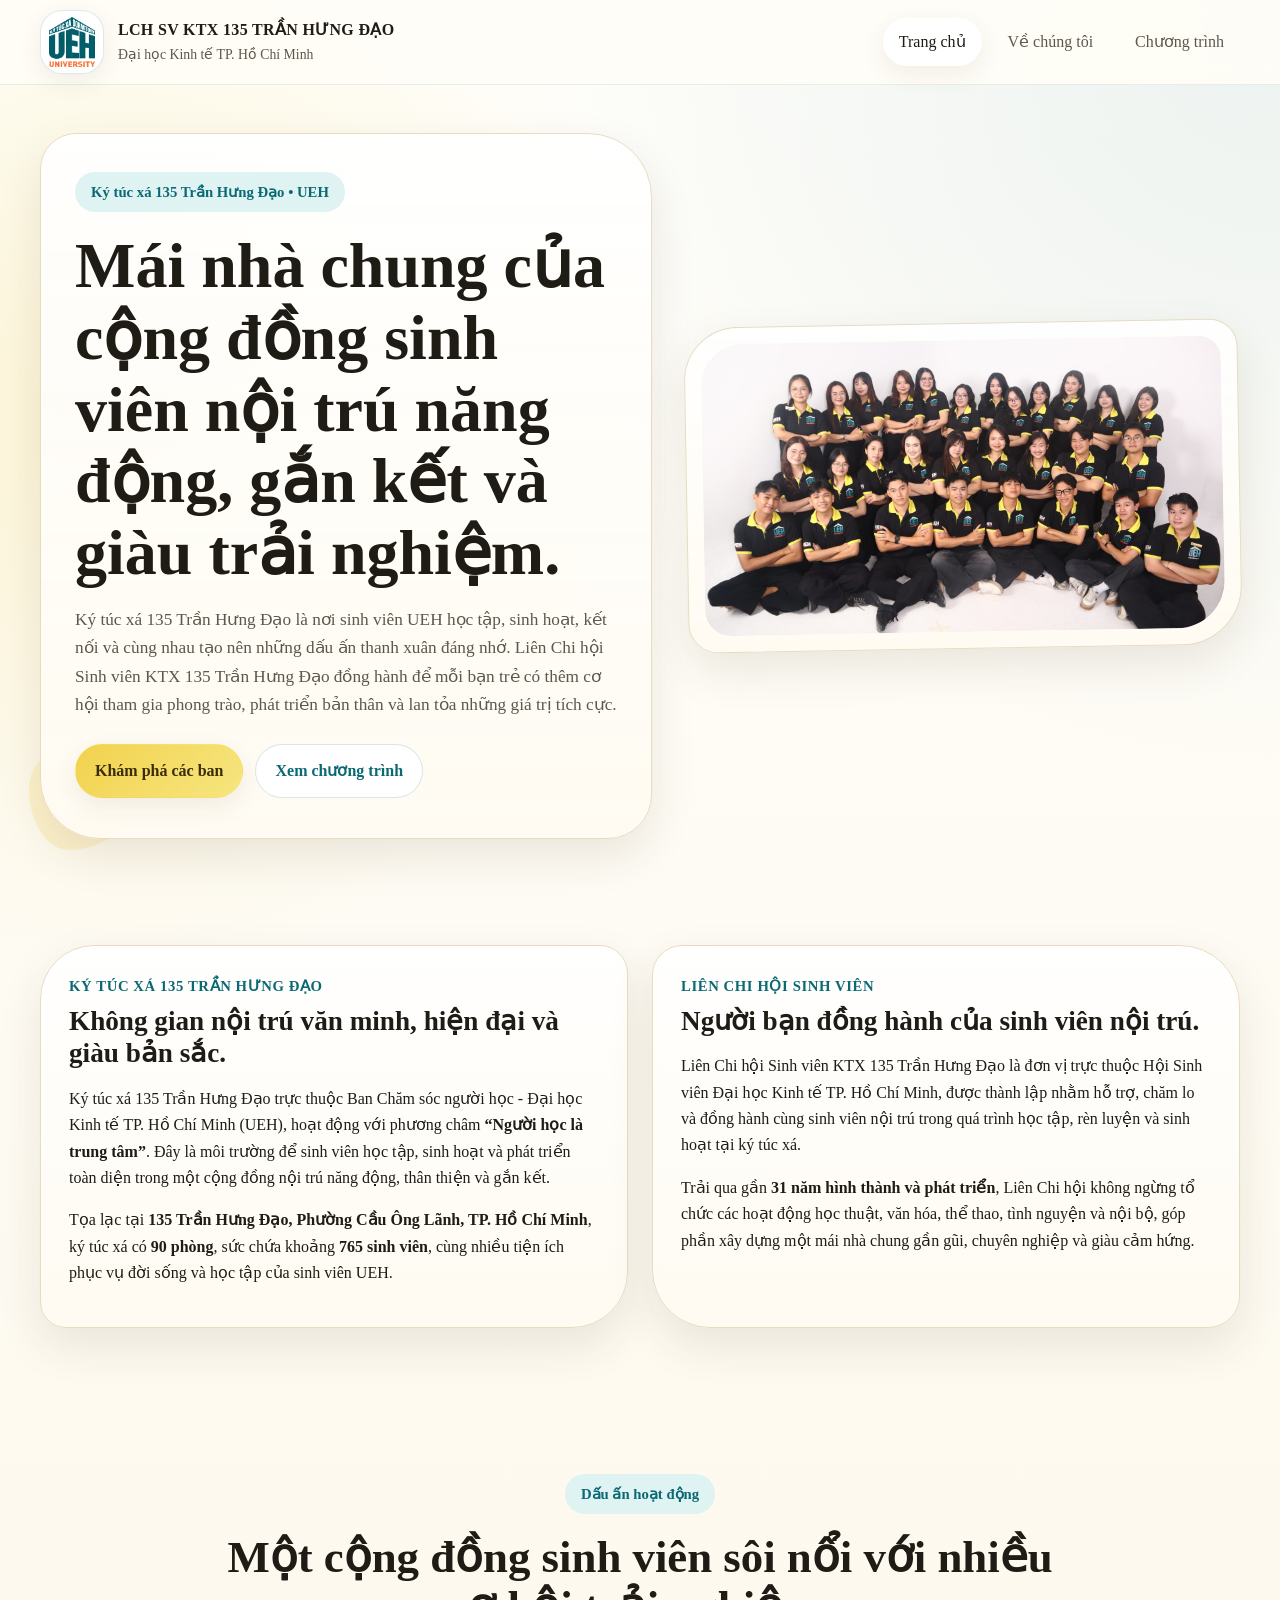
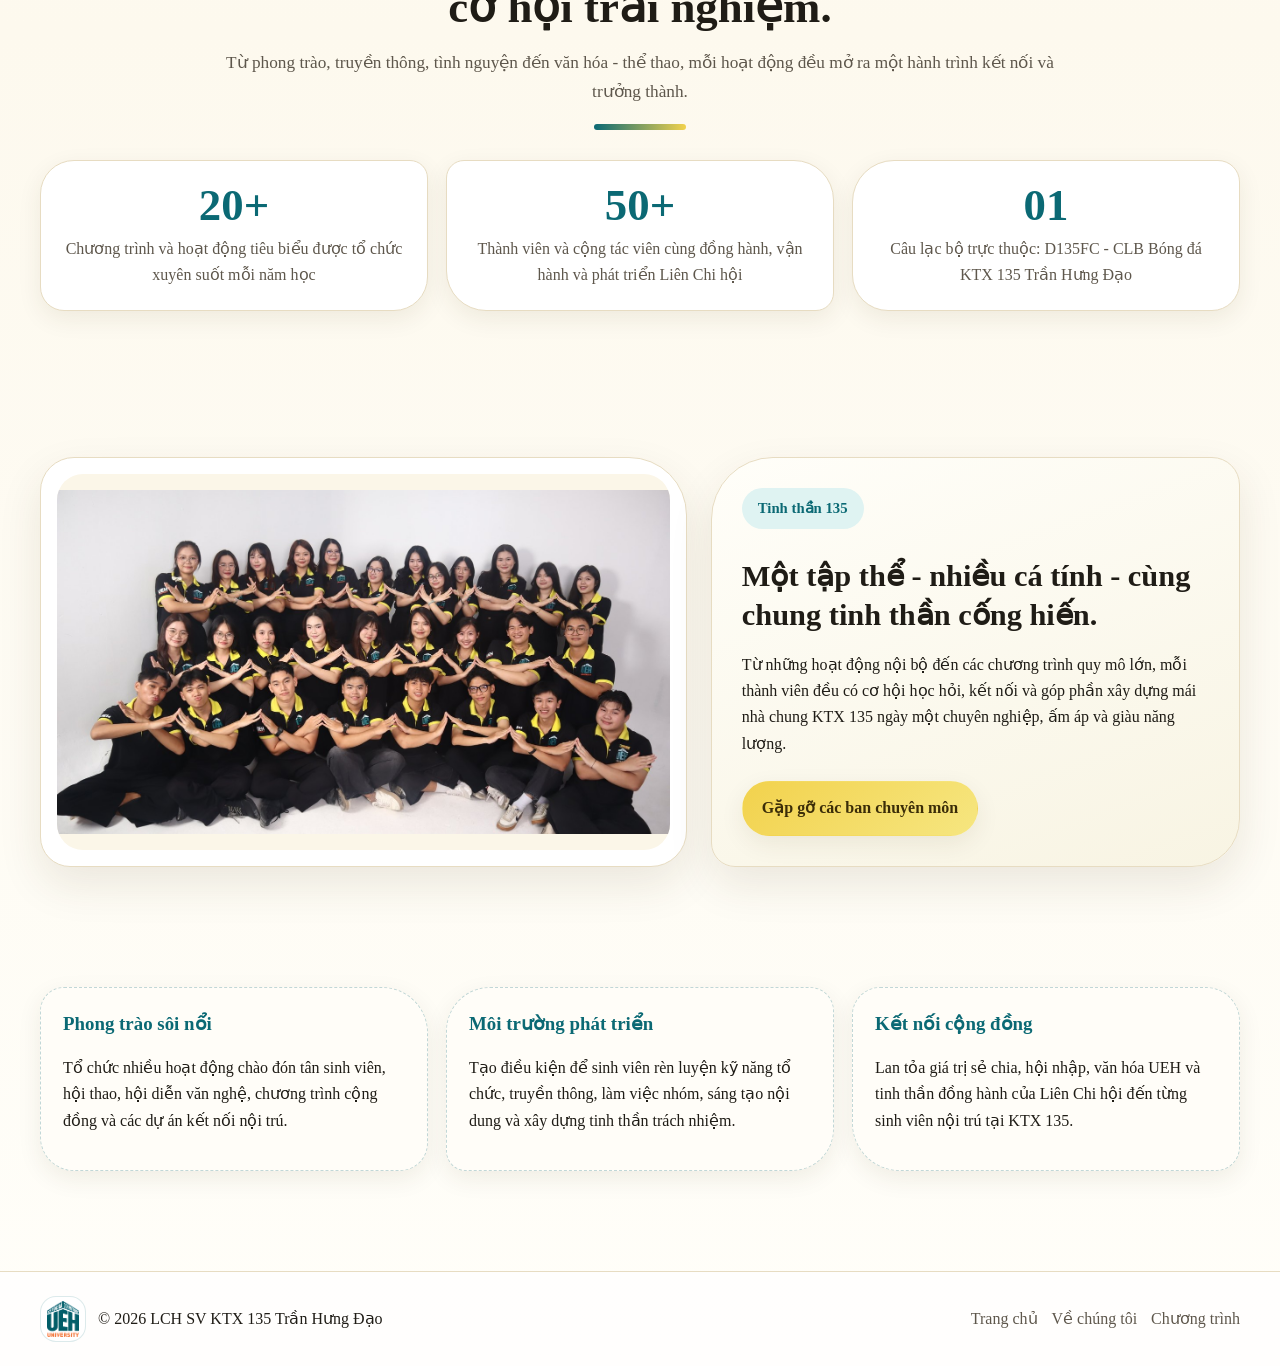
==== commit 09f100ff: "Add files via upload" ====
--- a/index.html
+++ b/index.html
@@ -37,13 +37,7 @@
           <a class="btn btn-primary" href="departments.html">Khám phá các ban</a>
           <a class="btn btn-secondary" href="programs.html">Xem chương trình</a>
         </div>
-        <div class="logo-splash">
-          <img src="assets/images/ktx-logo.png" alt="Logo UEH University">
-          <div>
-            <strong>Logo sử dụng trên website</strong>
-            <div class="lead" style="font-size:1rem;margin-top:6px">Đồng bộ tông xanh của logo với vàng – đen từ áo nhận diện của Liên Chi hội, tạo cảm giác sáng, thân thiện và gần gũi hơn.</div>
-          </div>
-        </div>
+
       </div>
       <div class="hero-visual organic-card">
         <img src="assets/images/home-main.jpg" alt="Ảnh tập thể Liên Chi hội Sinh viên KTX 135 Trần Hưng Đạo">
--- a/style.css
+++ b/style.css
@@ -77,8 +77,6 @@
 .hero-copy:before{content:"";position:absolute;inset:auto auto -12px -12px;width:110px;height:110px;background:rgba(242,210,77,.20);border-radius:52% 48% 64% 36% / 44% 42% 58% 56%;z-index:-1}
 .hero-visual{padding:16px;border-radius:54px 28px 60px 30px;transform:rotate(-1deg)}
 .hero-visual img{width:100%;border-radius:42px 22px 48px 26px;background:#fff;object-fit:contain}
-.logo-splash{display:flex;align-items:center;gap:18px;margin-top:20px;padding:16px 18px;background:rgba(255,255,255,.76);border:1px solid var(--line);border-radius:30px 18px 36px 20px}
-.logo-splash img{width:92px;max-height:92px;object-fit:contain}
 
 .section-head{max-width:860px;margin-bottom:30px}
 .section-title{font-size:clamp(1.9rem,3.5vw,3.1rem)}
@@ -200,5 +198,86 @@
   .hero-copy,.hero-visual,.info-panel,.quote-box,.program-card,.department{padding:18px}
   .section,.section-sm{padding:52px 0}
   .hero h1{font-size:2.4rem}
-  .logo-splash{flex-direction:column;align-items:flex-start}
-}
+}
+
+/* Bộ ảnh chồng lớp cho trang Về chúng tôi - luôn giữ đủ người, không crop */
+.department-gallery{
+  position:relative;
+  min-height:590px;
+  padding:54px 26px 64px;
+  isolation:isolate;
+}
+.department-gallery::before,
+.department-gallery::after{
+  content:"";
+  position:absolute;
+  z-index:-1;
+  border-radius:49% 51% 44% 56% / 58% 42% 58% 42%;
+}
+.department-gallery::before{
+  width:72%;height:58%;left:4%;top:13%;
+  background:rgba(242,210,77,.18);
+  transform:rotate(-7deg);
+}
+.department-gallery::after{
+  width:58%;height:46%;right:0;bottom:7%;
+  background:rgba(11,105,116,.10);
+  transform:rotate(8deg);
+}
+.gallery-photo{
+  margin:0;
+  position:absolute;
+  background:#fff;
+  padding:9px;
+  border:1px solid rgba(126,106,54,.15);
+  box-shadow:0 18px 38px rgba(73,57,25,.16);
+  transition:transform .25s ease, box-shadow .25s ease;
+}
+.gallery-photo:hover{transform:translateY(-6px) rotate(0deg)!important;box-shadow:0 24px 48px rgba(73,57,25,.20);z-index:8}
+.gallery-photo img{
+  display:block;
+  width:100%;
+  height:auto;
+  object-fit:contain;
+  background:#fbfaf7;
+}
+.gallery-main{
+  width:78%;
+  left:2%;top:88px;
+  z-index:3;
+  border-radius:30px 18px 34px 22px;
+  transform:rotate(-2deg);
+}
+.gallery-top{
+  width:54%;
+  right:1%;top:10px;
+  z-index:4;
+  border-radius:18px 34px 22px 30px;
+  transform:rotate(4deg);
+}
+.gallery-bottom{
+  width:56%;
+  right:4%;bottom:10px;
+  z-index:5;
+  border-radius:34px 20px 30px 18px;
+  transform:rotate(-3deg);
+}
+.gallery-b .gallery-main{width:74%;left:3%;top:115px;transform:rotate(-3deg)}
+.gallery-b .gallery-top{width:65%;right:0;top:20px;transform:rotate(5deg)}
+.gallery-b::after{bottom:16%;right:3%}
+.gallery-c .gallery-main{width:79%;left:0;top:92px;transform:rotate(-2deg)}
+.gallery-c .gallery-top{width:58%;right:0;top:8px;transform:rotate(4deg)}
+.gallery-c .gallery-bottom{width:60%;right:2%;bottom:6px;transform:rotate(-4deg)}
+
+@media(max-width:1100px){
+  .department-gallery{min-height:620px;max-width:860px;margin:0 auto;width:100%}
+}
+@media(max-width:720px){
+  .department-gallery{min-height:0;padding:10px;display:grid;gap:12px}
+  .department-gallery::before,.department-gallery::after{display:none}
+  .gallery-photo,.gallery-main,.gallery-top,.gallery-bottom,
+  .gallery-b .gallery-main,.gallery-b .gallery-top,
+  .gallery-c .gallery-main,.gallery-c .gallery-top,.gallery-c .gallery-bottom{
+    position:relative;inset:auto;width:100%;transform:none!important;border-radius:22px;
+  }
+}
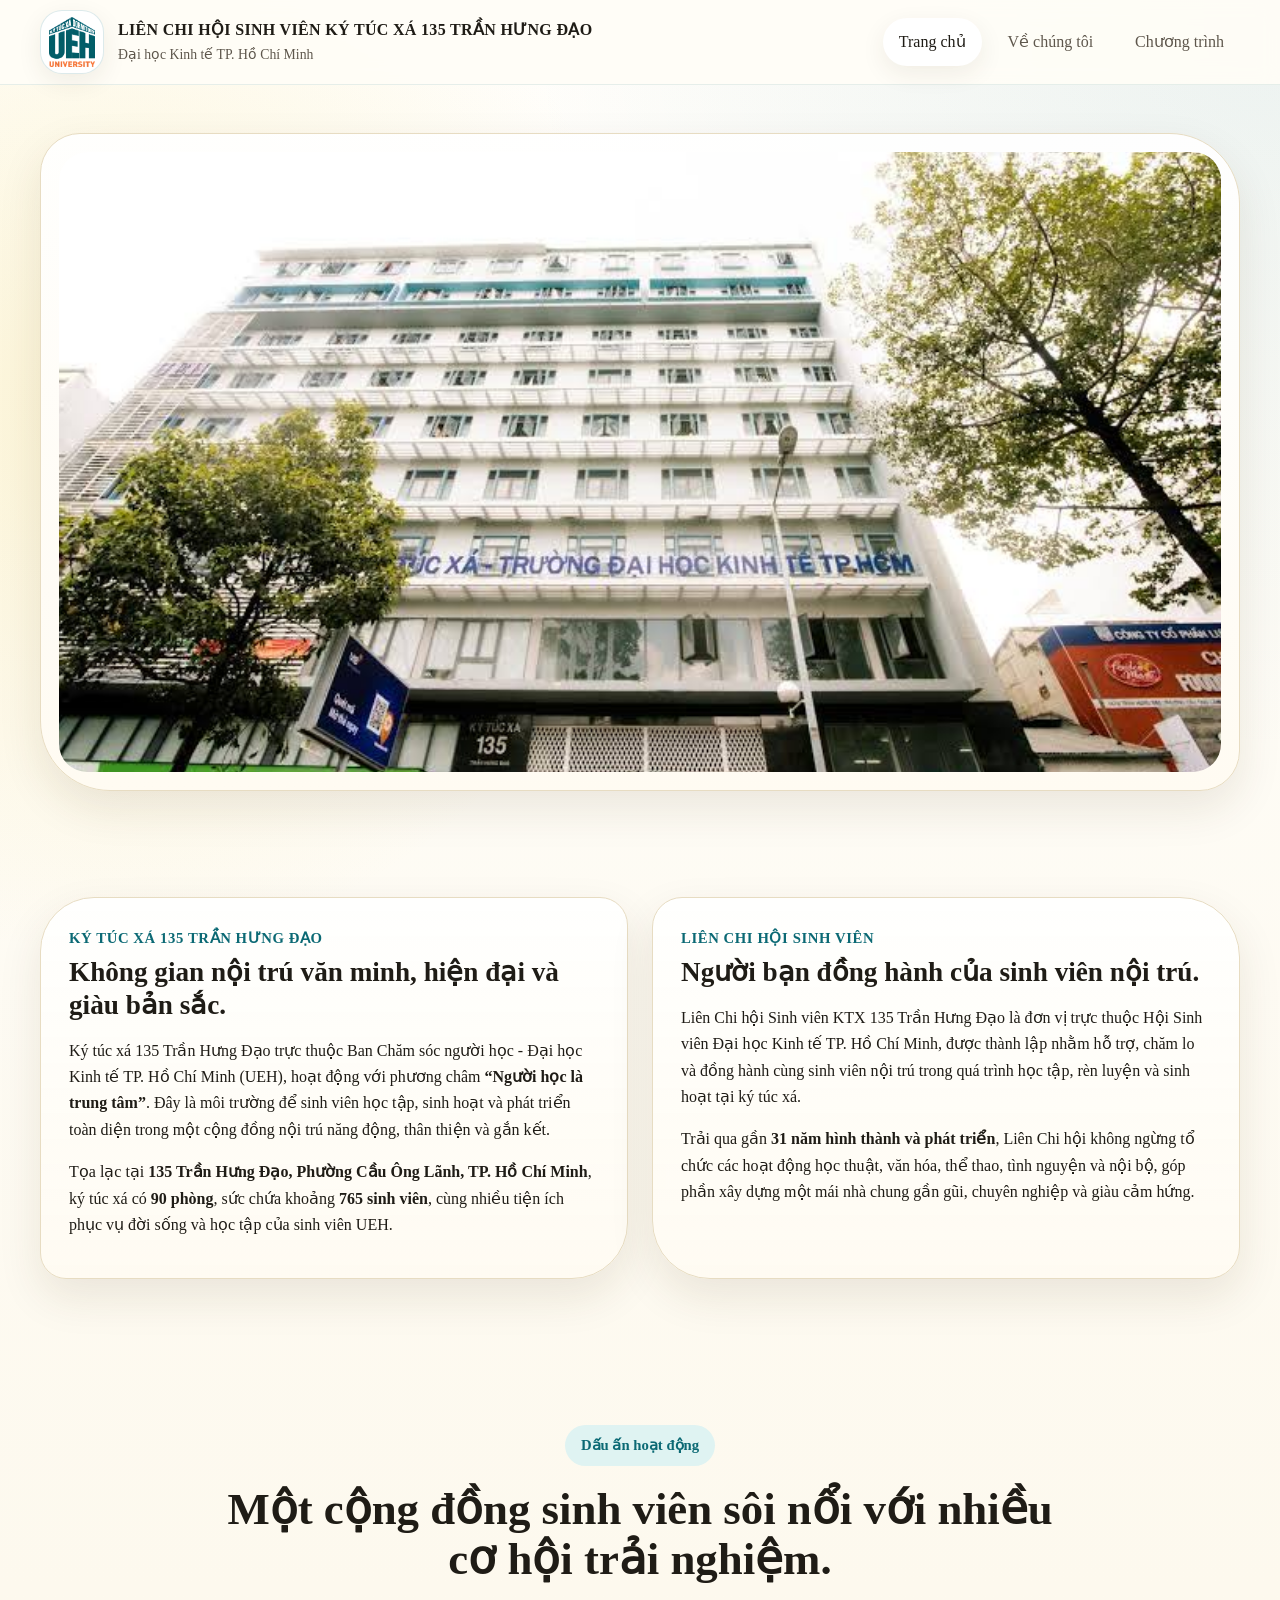
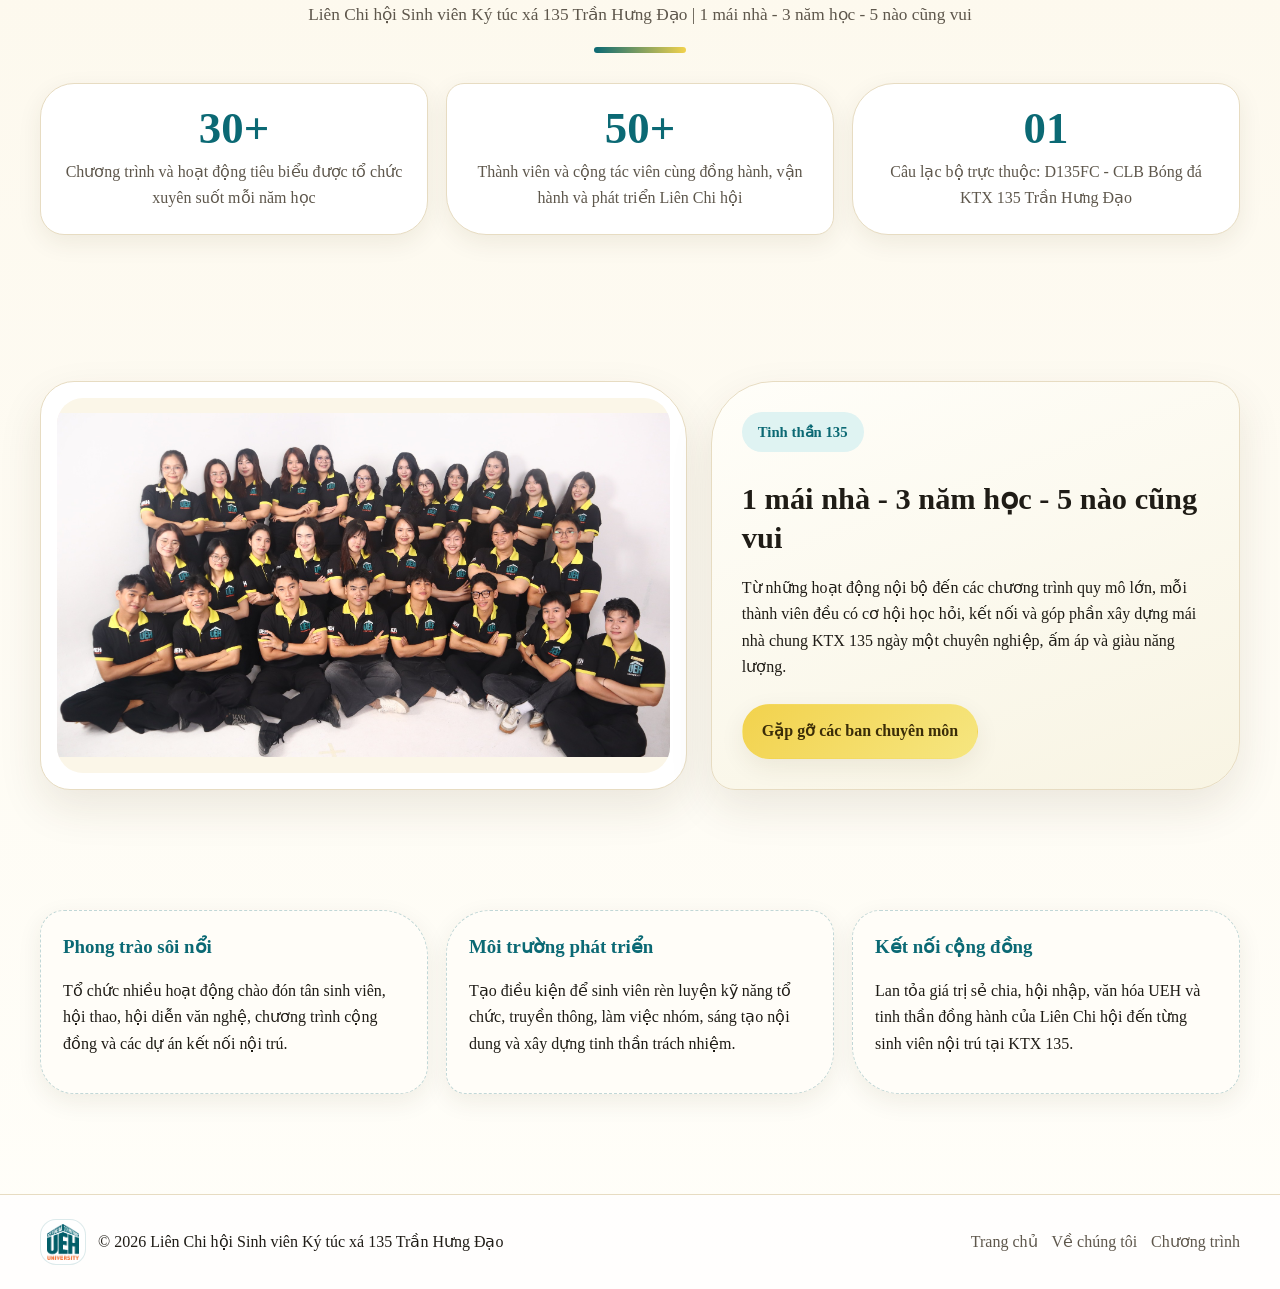
==== commit 066a6915: "Add files via upload" ====
--- a/index.html
+++ b/index.html
@@ -1,124 +1,103 @@
-<!doctype html>
+<!DOCTYPE html>
+
 <html lang="vi">
 <head>
-  <meta charset="UTF-8">
-  <meta name="viewport" content="width=device-width, initial-scale=1.0">
-  <meta name="description" content="Giới thiệu Ký túc xá 135 Trần Hưng Đạo và Liên Chi hội Sinh viên KTX 135 Trần Hưng Đạo - UEH.">
-  <title>Trang chủ | LCH SV KTX 135 Trần Hưng Đạo</title>
-  <link rel="stylesheet" href="style.css">
+<meta charset="utf-8"/>
+<meta content="width=device-width, initial-scale=1.0" name="viewport"/>
+<meta content="Giới thiệu Ký túc xá 135 Trần Hưng Đạo và Liên Chi hội Sinh viên KTX 135 Trần Hưng Đạo - UEH." name="description"/>
+<title>Trang chủ | LCH SV KTX 135 Trần Hưng Đạo</title>
+<link href="style.css" rel="stylesheet"/>
 </head>
 <body>
 <a class="skip-link" href="#main">Đi đến nội dung chính</a>
 <header class="site-header">
-  <div class="container navbar">
-    <a class="brand" href="index.html" aria-label="Trang chủ LCH SV KTX 135">
-      <div class="brand-logo"><img src="assets/images/ktx-logo.png" alt="Logo UEH - Ký túc xá 135"></div>
-      <div class="brand-copy"><strong>LCH SV KTX 135 TRẦN HƯNG ĐẠO</strong><span>Đại học Kinh tế TP. Hồ Chí Minh</span></div>
-    </a>
-    <button class="nav-toggle" aria-label="Mở menu" aria-expanded="false">☰</button>
-    <nav>
-      <ul class="nav-menu">
-        <li><a class="active" href="index.html">Trang chủ</a></li>
-        <li><a href="departments.html">Về chúng tôi</a></li>
-        <li><a href="programs.html">Chương trình</a></li>
-      </ul>
-    </nav>
-  </div>
+<div class="container navbar">
+<a aria-label="Trang chủ LCH SV KTX 135" class="brand" href="index.html">
+<div class="brand-logo"><img alt="Logo UEH - Ký túc xá 135" src="assets/images/ktx-logo.png"/></div>
+<div class="brand-copy"><strong>LIÊN CHI HỘI SINH VIÊN KÝ TÚC XÁ 135 TRẦN HƯNG ĐẠO</strong><span>Đại học Kinh tế TP. Hồ Chí Minh</span></div>
+</a>
+<button aria-expanded="false" aria-label="Mở menu" class="nav-toggle">☰</button>
+<nav>
+<ul class="nav-menu">
+<li><a class="active" href="index.html">Trang chủ</a></li>
+<li><a href="departments.html">Về chúng tôi</a></li>
+<li><a href="programs.html">Chương trình</a></li>
+</ul>
+</nav>
+</div>
 </header>
-
 <main id="main">
-  <section class="hero">
-    <div class="container hero-wrap">
-      <div class="hero-copy organic-card">
-        <div class="kicker">Ký túc xá 135 Trần Hưng Đạo • UEH</div>
-        <h1>Mái nhà chung của cộng đồng sinh viên nội trú năng động, gắn kết và giàu trải nghiệm.</h1>
-        <p class="lead">Ký túc xá 135 Trần Hưng Đạo là nơi sinh viên UEH học tập, sinh hoạt, kết nối và cùng nhau tạo nên những dấu ấn thanh xuân đáng nhớ. Liên Chi hội Sinh viên KTX 135 Trần Hưng Đạo đồng hành để mỗi bạn trẻ có thêm cơ hội tham gia phong trào, phát triển bản thân và lan tỏa những giá trị tích cực.</p>
-        <div class="hero-actions">
-          <a class="btn btn-primary" href="departments.html">Khám phá các ban</a>
-          <a class="btn btn-secondary" href="programs.html">Xem chương trình</a>
-        </div>
-
-      </div>
-      <div class="hero-visual organic-card">
-        <img src="assets/images/home-main.jpg" alt="Ảnh tập thể Liên Chi hội Sinh viên KTX 135 Trần Hưng Đạo">
-      </div>
-    </div>
-  </section>
-
-  <section class="section-sm">
-    <div class="container grid-2">
-      <article class="organic-card info-panel">
-        <div class="label">Ký túc xá 135 Trần Hưng Đạo</div>
-        <h3>Không gian nội trú văn minh, hiện đại và giàu bản sắc.</h3>
-        <p>Ký túc xá 135 Trần Hưng Đạo trực thuộc Ban Chăm sóc người học - Đại học Kinh tế TP. Hồ Chí Minh (UEH), hoạt động với phương châm <strong>“Người học là trung tâm”</strong>. Đây là môi trường để sinh viên học tập, sinh hoạt và phát triển toàn diện trong một cộng đồng nội trú năng động, thân thiện và gắn kết.</p>
-        <p>Tọa lạc tại <strong>135 Trần Hưng Đạo, Phường Cầu Ông Lãnh, TP. Hồ Chí Minh</strong>, ký túc xá có <strong>90 phòng</strong>, sức chứa khoảng <strong>765 sinh viên</strong>, cùng nhiều tiện ích phục vụ đời sống và học tập của sinh viên UEH.</p>
-      </article>
-      <article class="organic-card info-panel">
-        <div class="label">Liên Chi hội Sinh viên</div>
-        <h3>Người bạn đồng hành của sinh viên nội trú.</h3>
-        <p>Liên Chi hội Sinh viên KTX 135 Trần Hưng Đạo là đơn vị trực thuộc Hội Sinh viên Đại học Kinh tế TP. Hồ Chí Minh, được thành lập nhằm hỗ trợ, chăm lo và đồng hành cùng sinh viên nội trú trong quá trình học tập, rèn luyện và sinh hoạt tại ký túc xá.</p>
-        <p>Trải qua gần <strong>31 năm hình thành và phát triển</strong>, Liên Chi hội không ngừng tổ chức các hoạt động học thuật, văn hóa, thể thao, tình nguyện và nội bộ, góp phần xây dựng một mái nhà chung gần gũi, chuyên nghiệp và giàu cảm hứng.</p>
-      </article>
-    </div>
-  </section>
-
-  <section class="section">
-    <div class="container">
-      <div class="section-head center">
-        <div class="kicker">Dấu ấn hoạt động</div>
-        <h2 class="section-title">Một cộng đồng sinh viên sôi nổi với nhiều cơ hội trải nghiệm.</h2>
-        <p class="section-subtitle">Từ phong trào, truyền thông, tình nguyện đến văn hóa - thể thao, mỗi hoạt động đều mở ra một hành trình kết nối và trưởng thành.</p>
-        <div class="accent-line"></div>
-      </div>
-      <div class="stats">
-        <div class="stat"><div class="stat-number">20+</div><div class="stat-label">Chương trình và hoạt động tiêu biểu được tổ chức xuyên suốt mỗi năm học</div></div>
-        <div class="stat"><div class="stat-number">50+</div><div class="stat-label">Thành viên và cộng tác viên cùng đồng hành, vận hành và phát triển Liên Chi hội</div></div>
-        <div class="stat"><div class="stat-number">01</div><div class="stat-label">Câu lạc bộ trực thuộc: D135FC - CLB Bóng đá KTX 135 Trần Hưng Đạo</div></div>
-      </div>
-    </div>
-  </section>
-
-  <section class="section-sm">
-    <div class="container photo-story">
-      <div class="photo-card">
-        <img src="assets/images/home-secondary.jpg" alt="Ảnh tập thể Liên Chi hội Sinh viên KTX 135 Trần Hưng Đạo tạo dáng cùng nhau">
-      </div>
-      <div class="quote-box">
-        <div class="kicker">Tinh thần 135</div>
-        <div class="big">Một tập thể - nhiều cá tính - cùng chung tinh thần cống hiến.</div>
-        <p>Từ những hoạt động nội bộ đến các chương trình quy mô lớn, mỗi thành viên đều có cơ hội học hỏi, kết nối và góp phần xây dựng mái nhà chung KTX 135 ngày một chuyên nghiệp, ấm áp và giàu năng lượng.</p>
-        <div class="hero-actions"><a class="btn btn-primary" href="departments.html">Gặp gỡ các ban chuyên môn</a></div>
-      </div>
-    </div>
-  </section>
-
-  <section class="section-sm">
-    <div class="container">
-      <div class="highlight-strip">
-        <article class="highlight-item">
-          <h4>Phong trào sôi nổi</h4>
-          <p>Tổ chức nhiều hoạt động chào đón tân sinh viên, hội thao, hội diễn văn nghệ, chương trình cộng đồng và các dự án kết nối nội trú.</p>
-        </article>
-        <article class="highlight-item">
-          <h4>Môi trường phát triển</h4>
-          <p>Tạo điều kiện để sinh viên rèn luyện kỹ năng tổ chức, truyền thông, làm việc nhóm, sáng tạo nội dung và xây dựng tinh thần trách nhiệm.</p>
-        </article>
-        <article class="highlight-item">
-          <h4>Kết nối cộng đồng</h4>
-          <p>Lan tỏa giá trị sẻ chia, hội nhập, văn hóa UEH và tinh thần đồng hành của Liên Chi hội đến từng sinh viên nội trú tại KTX 135.</p>
-        </article>
-      </div>
-    </div>
-  </section>
+<section class="hero"><div class="container"><div class="hero-dorm organic-card"><img alt="Tòa nhà Ký túc xá 135 Trần Hưng Đạo - Đại học Kinh tế TP. Hồ Chí Minh" src="assets/images/hero-dorm.jpg"/></div></div></section>
+<section class="section-sm">
+<div class="container grid-2">
+<article class="organic-card info-panel">
+<div class="label">Ký túc xá 135 Trần Hưng Đạo</div>
+<h3>Không gian nội trú văn minh, hiện đại và giàu bản sắc.</h3>
+<p>Ký túc xá 135 Trần Hưng Đạo trực thuộc Ban Chăm sóc người học - Đại học Kinh tế TP. Hồ Chí Minh (UEH), hoạt động với phương châm <strong>“Người học là trung tâm”</strong>. Đây là môi trường để sinh viên học tập, sinh hoạt và phát triển toàn diện trong một cộng đồng nội trú năng động, thân thiện và gắn kết.</p>
+<p>Tọa lạc tại <strong>135 Trần Hưng Đạo, Phường Cầu Ông Lãnh, TP. Hồ Chí Minh</strong>, ký túc xá có <strong>90 phòng</strong>, sức chứa khoảng <strong>765 sinh viên</strong>, cùng nhiều tiện ích phục vụ đời sống và học tập của sinh viên UEH.</p>
+</article>
+<article class="organic-card info-panel">
+<div class="label">Liên Chi hội Sinh viên</div>
+<h3>Người bạn đồng hành của sinh viên nội trú.</h3>
+<p>Liên Chi hội Sinh viên KTX 135 Trần Hưng Đạo là đơn vị trực thuộc Hội Sinh viên Đại học Kinh tế TP. Hồ Chí Minh, được thành lập nhằm hỗ trợ, chăm lo và đồng hành cùng sinh viên nội trú trong quá trình học tập, rèn luyện và sinh hoạt tại ký túc xá.</p>
+<p>Trải qua gần <strong>31 năm hình thành và phát triển</strong>, Liên Chi hội không ngừng tổ chức các hoạt động học thuật, văn hóa, thể thao, tình nguyện và nội bộ, góp phần xây dựng một mái nhà chung gần gũi, chuyên nghiệp và giàu cảm hứng.</p>
+</article>
+</div>
+</section>
+<section class="section">
+<div class="container">
+<div class="section-head center">
+<div class="kicker">Dấu ấn hoạt động</div>
+<h2 class="section-title">Một cộng đồng sinh viên sôi nổi với nhiều cơ hội trải nghiệm.</h2>
+<p class="section-subtitle">Liên Chi hội Sinh viên Ký túc xá 135 Trần Hưng Đạo | 1 mái nhà - 3 năm học - 5 nào cũng vui</p>
+<div class="accent-line"></div>
+</div>
+<div class="stats">
+<div class="stat"><div class="stat-number">30+</div><div class="stat-label">Chương trình và hoạt động tiêu biểu được tổ chức xuyên suốt mỗi năm học</div></div>
+<div class="stat"><div class="stat-number">50+</div><div class="stat-label">Thành viên và cộng tác viên cùng đồng hành, vận hành và phát triển Liên Chi hội</div></div>
+<div class="stat"><div class="stat-number">01</div><div class="stat-label">Câu lạc bộ trực thuộc: D135FC - CLB Bóng đá KTX 135 Trần Hưng Đạo</div></div>
+</div>
+</div>
+</section>
+<section class="section-sm">
+<div class="container photo-story">
+<div class="photo-card">
+<img alt="Ảnh tập thể thành viên Liên Chi hội Sinh viên Ký túc xá 135 Trần Hưng Đạo" src="assets/images/home-spirit.jpg"/>
+</div>
+<div class="quote-box">
+<div class="kicker">Tinh thần 135</div>
+<div class="big">1 mái nhà - 3 năm học - 5 nào cũng vui</div>
+<p>Từ những hoạt động nội bộ đến các chương trình quy mô lớn, mỗi thành viên đều có cơ hội học hỏi, kết nối và góp phần xây dựng mái nhà chung KTX 135 ngày một chuyên nghiệp, ấm áp và giàu năng lượng.</p>
+<div class="hero-actions"><a class="btn btn-primary" href="departments.html">Gặp gỡ các ban chuyên môn</a></div>
+</div>
+</div>
+</section>
+<section class="section-sm">
+<div class="container">
+<div class="highlight-strip">
+<article class="highlight-item">
+<h4>Phong trào sôi nổi</h4>
+<p>Tổ chức nhiều hoạt động chào đón tân sinh viên, hội thao, hội diễn văn nghệ, chương trình cộng đồng và các dự án kết nối nội trú.</p>
+</article>
+<article class="highlight-item">
+<h4>Môi trường phát triển</h4>
+<p>Tạo điều kiện để sinh viên rèn luyện kỹ năng tổ chức, truyền thông, làm việc nhóm, sáng tạo nội dung và xây dựng tinh thần trách nhiệm.</p>
+</article>
+<article class="highlight-item">
+<h4>Kết nối cộng đồng</h4>
+<p>Lan tỏa giá trị sẻ chia, hội nhập, văn hóa UEH và tinh thần đồng hành của Liên Chi hội đến từng sinh viên nội trú tại KTX 135.</p>
+</article>
+</div>
+</div>
+</section>
 </main>
-
 <footer class="footer">
-  <div class="container footer-inner">
-    <div class="footer-brand"><div class="footer-logo"><img src="assets/images/ktx-logo.png" alt="Logo UEH - Ký túc xá 135"></div><span>© <span data-year></span> LCH SV KTX 135 Trần Hưng Đạo</span></div>
-    <div class="footer-links"><a href="index.html">Trang chủ</a><a href="departments.html">Về chúng tôi</a><a href="programs.html">Chương trình</a></div>
-  </div>
+<div class="container footer-inner">
+<div class="footer-brand"><div class="footer-logo"><img alt="Logo UEH - Ký túc xá 135" src="assets/images/ktx-logo.png"/></div><span>© <span data-year=""></span> Liên Chi hội Sinh viên Ký túc xá 135 Trần Hưng Đạo</span></div>
+<div class="footer-links"><a href="index.html">Trang chủ</a><a href="departments.html">Về chúng tôi</a><a href="programs.html">Chương trình</a></div>
+</div>
 </footer>
-<button class="to-top" aria-label="Lên đầu trang">↑</button>
+<button aria-label="Lên đầu trang" class="to-top">↑</button>
 <script src="script.js"></script>
 </body>
 </html>
--- a/style.css
+++ b/style.css
@@ -200,12 +200,16 @@
   .hero h1{font-size:2.4rem}
 }
 
-/* Bộ ảnh chồng lớp cho trang Về chúng tôi - luôn giữ đủ người, không crop */
+/* Bộ ảnh cho trang Về chúng tôi - kiểu xếp lệch nhẹ, không che mặt */
 .department-gallery{
   position:relative;
-  min-height:590px;
-  padding:54px 26px 64px;
+  min-height:560px;
+  padding:32px 18px 42px;
   isolation:isolate;
+  display:grid;
+  grid-template-columns:repeat(12,1fr);
+  grid-template-rows:repeat(12, minmax(20px, auto));
+  gap:10px;
 }
 .department-gallery::before,
 .department-gallery::after{
@@ -215,25 +219,25 @@
   border-radius:49% 51% 44% 56% / 58% 42% 58% 42%;
 }
 .department-gallery::before{
-  width:72%;height:58%;left:4%;top:13%;
-  background:rgba(242,210,77,.18);
-  transform:rotate(-7deg);
+  width:68%;height:52%;left:5%;top:18%;
+  background:rgba(242,210,77,.16);
+  transform:rotate(-6deg);
 }
 .department-gallery::after{
-  width:58%;height:46%;right:0;bottom:7%;
-  background:rgba(11,105,116,.10);
-  transform:rotate(8deg);
+  width:52%;height:40%;right:2%;bottom:6%;
+  background:rgba(11,105,116,.09);
+  transform:rotate(7deg);
 }
 .gallery-photo{
   margin:0;
-  position:absolute;
+  position:relative;
   background:#fff;
   padding:9px;
   border:1px solid rgba(126,106,54,.15);
-  box-shadow:0 18px 38px rgba(73,57,25,.16);
+  box-shadow:0 18px 38px rgba(73,57,25,.13);
   transition:transform .25s ease, box-shadow .25s ease;
 }
-.gallery-photo:hover{transform:translateY(-6px) rotate(0deg)!important;box-shadow:0 24px 48px rgba(73,57,25,.20);z-index:8}
+.gallery-photo:hover{transform:translateY(-6px) rotate(0deg)!important;box-shadow:0 24px 48px rgba(73,57,25,.18);z-index:8}
 .gallery-photo img{
   display:block;
   width:100%;
@@ -242,42 +246,341 @@
   background:#fbfaf7;
 }
 .gallery-main{
-  width:78%;
-  left:2%;top:88px;
+  grid-column:1 / span 8;
+  grid-row:4 / span 6;
   z-index:3;
   border-radius:30px 18px 34px 22px;
   transform:rotate(-2deg);
 }
 .gallery-top{
-  width:54%;
-  right:1%;top:10px;
+  grid-column:6 / span 7;
+  grid-row:1 / span 4;
   z-index:4;
   border-radius:18px 34px 22px 30px;
-  transform:rotate(4deg);
+  transform:rotate(3deg);
 }
 .gallery-bottom{
-  width:56%;
-  right:4%;bottom:10px;
-  z-index:5;
+  grid-column:7 / span 5;
+  grid-row:8 / span 4;
+  z-index:2;
   border-radius:34px 20px 30px 18px;
-  transform:rotate(-3deg);
-}
-.gallery-b .gallery-main{width:74%;left:3%;top:115px;transform:rotate(-3deg)}
-.gallery-b .gallery-top{width:65%;right:0;top:20px;transform:rotate(5deg)}
-.gallery-b::after{bottom:16%;right:3%}
-.gallery-c .gallery-main{width:79%;left:0;top:92px;transform:rotate(-2deg)}
-.gallery-c .gallery-top{width:58%;right:0;top:8px;transform:rotate(4deg)}
-.gallery-c .gallery-bottom{width:60%;right:2%;bottom:6px;transform:rotate(-4deg)}
+  transform:rotate(-2deg);
+}
+.gallery-b{
+  min-height:500px;
+}
+.gallery-b .gallery-main{
+  grid-column:1 / span 8;
+  grid-row:4 / span 7;
+  transform:rotate(-2deg);
+}
+.gallery-b .gallery-top{
+  grid-column:7 / span 6;
+  grid-row:1 / span 4;
+  transform:rotate(2.5deg);
+}
+.gallery-b::after{bottom:12%;right:3%}
+.gallery-c .gallery-main{
+  grid-column:1 / span 8;
+  grid-row:4 / span 6;
+  transform:rotate(-2deg);
+}
+.gallery-c .gallery-top{
+  grid-column:6 / span 7;
+  grid-row:1 / span 4;
+  transform:rotate(3deg);
+}
+.gallery-c .gallery-bottom{
+  grid-column:7 / span 5;
+  grid-row:8 / span 4;
+  transform:rotate(-2deg);
+}
 
 @media(max-width:1100px){
-  .department-gallery{min-height:620px;max-width:860px;margin:0 auto;width:100%}
+  .department-gallery{min-height:540px;max-width:860px;margin:0 auto;width:100%}
 }
 @media(max-width:720px){
-  .department-gallery{min-height:0;padding:10px;display:grid;gap:12px}
+  .department-gallery{min-height:0;padding:10px;display:grid;gap:12px;grid-template-columns:1fr}
   .department-gallery::before,.department-gallery::after{display:none}
   .gallery-photo,.gallery-main,.gallery-top,.gallery-bottom,
   .gallery-b .gallery-main,.gallery-b .gallery-top,
   .gallery-c .gallery-main,.gallery-c .gallery-top,.gallery-c .gallery-bottom{
-    position:relative;inset:auto;width:100%;transform:none!important;border-radius:22px;
-  }
-}
+    grid-column:auto;grid-row:auto;position:relative;inset:auto;width:100%;transform:none!important;border-radius:22px;
+  }
+}
+
+/* ===== V9 FINAL DEPARTMENT GALLERY ===== */
+/* Ảnh lớn, tận dụng gần hết vùng ảnh; chỉ chồng nhẹ phần rìa để không che người */
+.department{
+  grid-template-columns:1.2fr .8fr !important;
+  gap:16px !important;
+  align-items:start !important;
+  padding:14px !important;
+}
+.department:nth-child(even){
+  grid-template-columns:1.2fr .8fr !important;
+}
+
+.department-gallery{
+  position:relative !important;
+  min-height:0 !important;
+  width:100% !important;
+  max-width:none !important;
+  margin:0 !important;
+  padding:4px 0 8px !important;
+  display:flex !important;
+  flex-direction:column !important;
+  align-items:stretch !important;
+  gap:0 !important;
+  overflow:visible !important;
+  isolation:isolate;
+}
+
+.department-gallery::before,
+.department-gallery::after{
+  pointer-events:none;
+  opacity:.65;
+}
+.department-gallery::before{
+  width:76% !important;
+  height:48% !important;
+  left:-2% !important;
+  top:22% !important;
+}
+.department-gallery::after{
+  width:58% !important;
+  height:38% !important;
+  right:-1% !important;
+  bottom:4% !important;
+}
+
+.gallery-photo{
+  position:relative !important;
+  inset:auto !important;
+  margin:0 !important;
+  padding:5px !important;
+  background:#fff !important;
+  border:1px solid rgba(126,106,54,.14) !important;
+  box-shadow:0 16px 34px rgba(73,57,25,.13) !important;
+  overflow:hidden !important;
+  transition:transform .22s ease, box-shadow .22s ease !important;
+}
+.gallery-photo img{
+  width:100% !important;
+  height:auto !important;
+  max-height:none !important;
+  object-fit:contain !important;
+  margin:0 auto !important;
+  background:#fbfaf7 !important;
+}
+
+/* ảnh chính luôn phủ kín chiều ngang khu vực ảnh */
+.gallery-main{
+  order:2 !important;
+  width:100% !important;
+  align-self:stretch !important;
+  z-index:2 !important;
+  border-radius:22px 16px 26px 18px !important;
+  transform:rotate(-.45deg) !important;
+}
+
+/* ảnh phụ trên: rất lớn, chỉ chồng 8px phần mép */
+.gallery-top{
+  order:1 !important;
+  width:94% !important;
+  align-self:flex-end !important;
+  margin:0 0 -8px 0 !important;
+  z-index:3 !important;
+  border-radius:18px 24px 18px 24px !important;
+  transform:rotate(.6deg) !important;
+}
+
+/* ảnh thứ 3: chỉ Ban Tổ chức dùng; đặt dưới và chồng nhẹ 8px */
+.gallery-bottom{
+  order:3 !important;
+  width:86% !important;
+  align-self:flex-start !important;
+  margin:-8px 0 0 0 !important;
+  z-index:3 !important;
+  border-radius:24px 18px 22px 18px !important;
+  transform:rotate(-.55deg) !important;
+}
+
+/* Ban Truyền thông: 2 ảnh, tăng kích thước */
+.gallery-b .gallery-top{
+  width:96% !important;
+  margin-bottom:-8px !important;
+}
+.gallery-b .gallery-main{
+  width:100% !important;
+}
+
+/* Ban Phong trào - Tình nguyện: chỉ 2 ảnh, phóng to và chỉ giao nhau ở phần rìa */
+.gallery-c{
+  display:block !important;
+  min-height:620px !important;
+  padding:24px 8px 16px !important;
+}
+.gallery-c .gallery-top{
+  width:74% !important;
+  margin:0 0 -52px auto !important;
+  align-self:auto !important;
+  z-index:3 !important;
+  transform:rotate(2deg) !important;
+}
+.gallery-c .gallery-main{
+  width:92% !important;
+  margin:0 auto 0 0 !important;
+  align-self:auto !important;
+  z-index:2 !important;
+  transform:rotate(-1.4deg) !important;
+}
+.gallery-c .gallery-bottom{
+  display:none !important;
+}
+
+.gallery-photo:hover{
+  z-index:9 !important;
+  transform:translateY(-2px) rotate(0deg) !important;
+  box-shadow:0 22px 42px rgba(73,57,25,.16) !important;
+}
+
+@media(max-width:1100px){
+  .department,
+  .department:nth-child(even){
+    grid-template-columns:1fr !important;
+  }
+  .department-gallery{
+    width:100% !important;
+    max-width:980px !important;
+    margin:0 auto 18px !important;
+  }
+}
+
+@media(max-width:720px){
+  .department-gallery{
+    display:flex !important;
+    gap:12px !important;
+    padding:0 !important;
+  }
+  .department-gallery::before,
+  .department-gallery::after{
+    display:none !important;
+  }
+  .gallery-photo,
+  .gallery-main,
+  .gallery-top,
+  .gallery-bottom,
+  .gallery-b .gallery-main,
+  .gallery-b .gallery-top,
+  .gallery-c .gallery-main,
+  .gallery-c .gallery-top{
+    order:initial !important;
+    width:100% !important;
+    margin:0 !important;
+    align-self:stretch !important;
+    transform:none !important;
+    border-radius:20px !important;
+  }
+  .gallery-c .gallery-bottom{
+    display:none !important;
+  }
+}
+
+
+/* ===== V12 BALANCE FIX: ảnh ~1/3, nội dung ~2/3, căn giữa theo chiều dọc ===== */
+@media(min-width:1101px){
+  .department,
+  .department:nth-child(even){
+    grid-template-columns:minmax(300px, 34%) minmax(0, 66%) !important;
+    gap:24px !important;
+    align-items:center !important;
+  }
+
+  .department-gallery,
+  .gallery-b,
+  .gallery-c{
+    min-height:100% !important;
+    height:100% !important;
+    display:flex !important;
+    flex-direction:column !important;
+    justify-content:center !important;
+    align-items:center !important;
+    padding:8px 4px !important;
+    gap:0 !important;
+  }
+
+  .department-body{
+    padding:4px 4px !important;
+  }
+
+  .gallery-main{
+    width:100% !important;
+    align-self:center !important;
+    margin:0 !important;
+  }
+
+  .gallery-top{
+    width:88% !important;
+    align-self:flex-end !important;
+    margin:0 0 -10px 0 !important;
+  }
+
+  .gallery-bottom{
+    width:82% !important;
+    align-self:flex-start !important;
+    margin:-10px 0 0 0 !important;
+  }
+
+  /* Ban Truyền thông: 2 ảnh, vẫn lớn nhưng không tràn quá ngang */
+  .gallery-b .gallery-main{
+    width:100% !important;
+  }
+  .gallery-b .gallery-top{
+    width:90% !important;
+    margin:0 0 -10px 0 !important;
+  }
+
+  /* Ban Phong trào: 2 ảnh lớn, chỉ giao nhau ở rìa */
+  .gallery-c{
+    padding:10px 4px !important;
+  }
+  .gallery-c .gallery-top{
+    width:90% !important;
+    align-self:flex-end !important;
+    margin:0 0 -18px 0 !important;
+    transform:rotate(1.6deg) !important;
+  }
+  .gallery-c .gallery-main{
+    width:100% !important;
+    align-self:flex-start !important;
+    margin:0 !important;
+    transform:rotate(-1deg) !important;
+  }
+  .gallery-c .gallery-bottom{
+    display:none !important;
+  }
+
+  /* phần text rộng hơn để đỡ bị kéo quá cao */
+  .dept-columns{
+    grid-template-columns:repeat(3, minmax(0, 1fr)) !important;
+    gap:12px !important;
+  }
+
+  .mini{
+    padding:16px 16px 12px !important;
+  }
+}
+
+
+/* ===== V14 updates ===== */
+.hero-dorm{padding:18px;border-radius:40px 70px 40px 70px;overflow:hidden}
+.hero-dorm img{width:100%;height:auto;max-height:620px;object-fit:cover;border-radius:28px}
+.section-head .section-subtitle:empty{display:none}
+.internal-grid{grid-template-columns:repeat(4,1fr);align-items:start}
+.internal-card{display:flex;flex-direction:column;gap:12px}
+.internal-thumb{margin:0;padding:10px;background:var(--bg-soft);border-radius:24px 16px 24px 18px;border:1px solid rgba(11,105,116,.10);box-shadow:var(--shadow-soft)}
+.internal-thumb img{width:100%;height:210px;object-fit:cover;border-radius:16px}
+.internal-card h3{line-height:1.3}
+@media(max-width:1200px){.internal-grid{grid-template-columns:repeat(2,1fr)}}
+@media(max-width:820px){.internal-grid{grid-template-columns:1fr}}
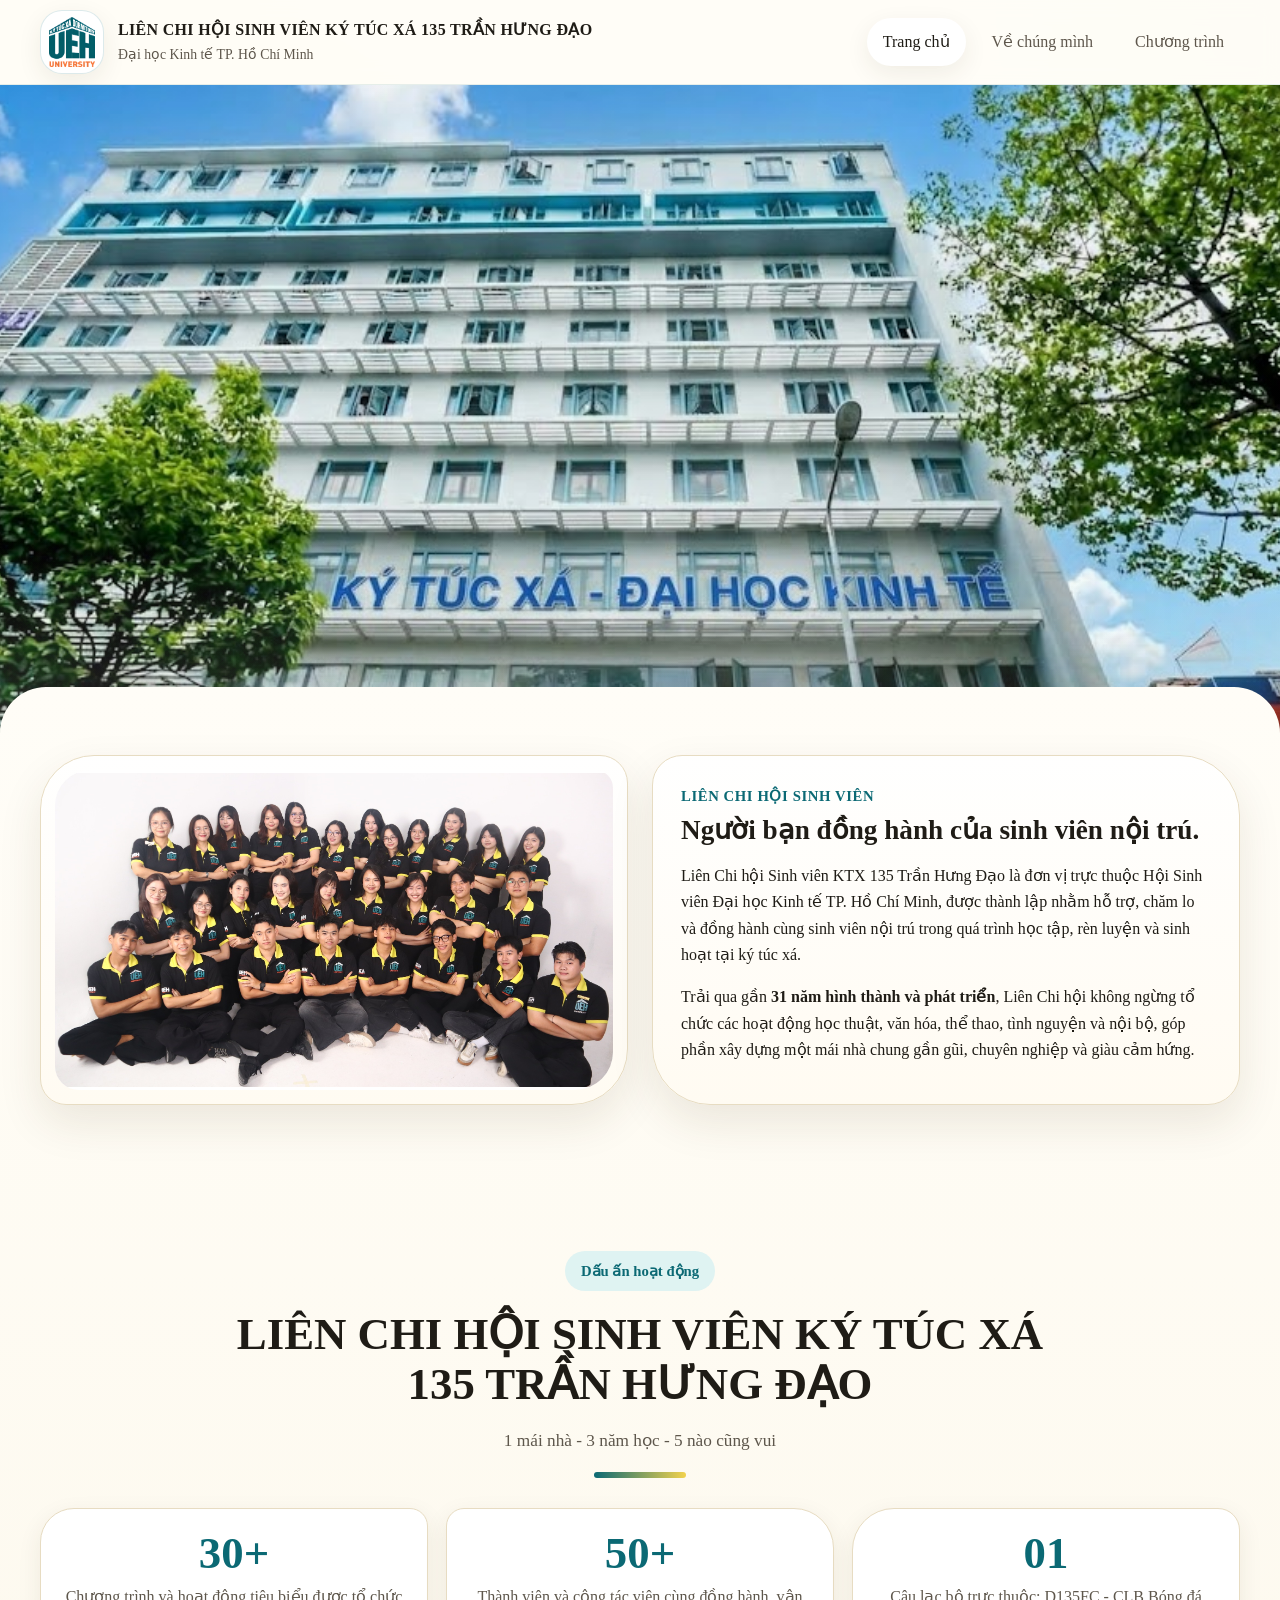
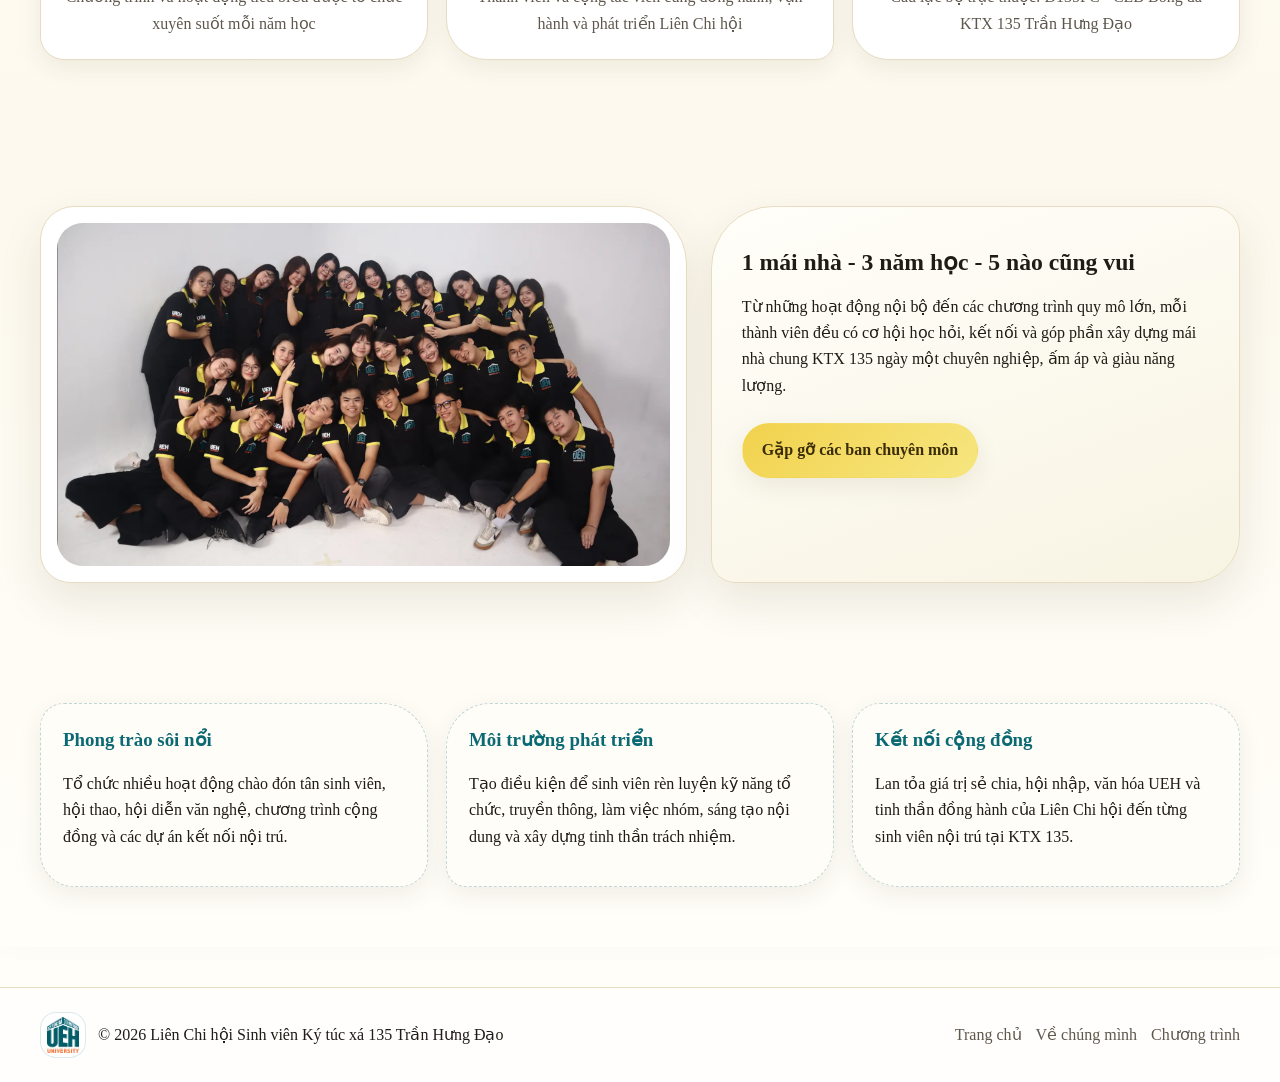
==== commit b98cff7f: "Add files via upload" ====
--- a/index.html
+++ b/index.html
@@ -20,22 +20,21 @@
 <nav>
 <ul class="nav-menu">
 <li><a class="active" href="index.html">Trang chủ</a></li>
-<li><a href="departments.html">Về chúng tôi</a></li>
+<li><a href="departments.html">Về chúng mình</a></li>
 <li><a href="programs.html">Chương trình</a></li>
 </ul>
 </nav>
 </div>
 </header>
 <main id="main">
-<section class="hero"><div class="container"><div class="hero-dorm organic-card"><img alt="Tòa nhà Ký túc xá 135 Trần Hưng Đạo - Đại học Kinh tế TP. Hồ Chí Minh" src="assets/images/hero-dorm.jpg"/></div></div></section>
-<section class="section-sm">
+<section class="home-hero-bg"><div aria-hidden="true" class="home-hero-overlay"></div></section>
+
+
+
+
+<div class="home-content-shell"><section class="section-sm">
 <div class="container grid-2">
-<article class="organic-card info-panel">
-<div class="label">Ký túc xá 135 Trần Hưng Đạo</div>
-<h3>Không gian nội trú văn minh, hiện đại và giàu bản sắc.</h3>
-<p>Ký túc xá 135 Trần Hưng Đạo trực thuộc Ban Chăm sóc người học - Đại học Kinh tế TP. Hồ Chí Minh (UEH), hoạt động với phương châm <strong>“Người học là trung tâm”</strong>. Đây là môi trường để sinh viên học tập, sinh hoạt và phát triển toàn diện trong một cộng đồng nội trú năng động, thân thiện và gắn kết.</p>
-<p>Tọa lạc tại <strong>135 Trần Hưng Đạo, Phường Cầu Ông Lãnh, TP. Hồ Chí Minh</strong>, ký túc xá có <strong>90 phòng</strong>, sức chứa khoảng <strong>765 sinh viên</strong>, cùng nhiều tiện ích phục vụ đời sống và học tập của sinh viên UEH.</p>
-</article>
+<article class="organic-card info-panel intro-photo-panel"><img alt="Ảnh tập thể Liên Chi hội Sinh viên Ký túc xá 135 Trần Hưng Đạo" src="assets/images/home-intro-photo-v15.jpg"/></article>
 <article class="organic-card info-panel">
 <div class="label">Liên Chi hội Sinh viên</div>
 <h3>Người bạn đồng hành của sinh viên nội trú.</h3>
@@ -43,13 +42,12 @@
 <p>Trải qua gần <strong>31 năm hình thành và phát triển</strong>, Liên Chi hội không ngừng tổ chức các hoạt động học thuật, văn hóa, thể thao, tình nguyện và nội bộ, góp phần xây dựng một mái nhà chung gần gũi, chuyên nghiệp và giàu cảm hứng.</p>
 </article>
 </div>
-</section>
-<section class="section">
+</section><section class="section">
 <div class="container">
 <div class="section-head center">
 <div class="kicker">Dấu ấn hoạt động</div>
-<h2 class="section-title">Một cộng đồng sinh viên sôi nổi với nhiều cơ hội trải nghiệm.</h2>
-<p class="section-subtitle">Liên Chi hội Sinh viên Ký túc xá 135 Trần Hưng Đạo | 1 mái nhà - 3 năm học - 5 nào cũng vui</p>
+<h2 class="section-title">LIÊN CHI HỘI SINH VIÊN KÝ TÚC XÁ 135 TRẦN HƯNG ĐẠO</h2>
+<p class="section-subtitle">1 mái nhà - 3 năm học - 5 nào cũng vui</p>
 <div class="accent-line"></div>
 </div>
 <div class="stats">
@@ -58,21 +56,19 @@
 <div class="stat"><div class="stat-number">01</div><div class="stat-label">Câu lạc bộ trực thuộc: D135FC - CLB Bóng đá KTX 135 Trần Hưng Đạo</div></div>
 </div>
 </div>
-</section>
-<section class="section-sm">
+</section><section class="section-sm">
 <div class="container photo-story">
 <div class="photo-card">
-<img alt="Ảnh tập thể thành viên Liên Chi hội Sinh viên Ký túc xá 135 Trần Hưng Đạo" src="assets/images/home-spirit.jpg"/>
+<img alt="Ảnh tập thể thành viên Liên Chi hội Sinh viên Ký túc xá 135 Trần Hưng Đạo" src="assets/images/home-spirit-v15.png"/>
 </div>
 <div class="quote-box">
-<div class="kicker">Tinh thần 135</div>
+
 <div class="big">1 mái nhà - 3 năm học - 5 nào cũng vui</div>
 <p>Từ những hoạt động nội bộ đến các chương trình quy mô lớn, mỗi thành viên đều có cơ hội học hỏi, kết nối và góp phần xây dựng mái nhà chung KTX 135 ngày một chuyên nghiệp, ấm áp và giàu năng lượng.</p>
 <div class="hero-actions"><a class="btn btn-primary" href="departments.html">Gặp gỡ các ban chuyên môn</a></div>
 </div>
 </div>
-</section>
-<section class="section-sm">
+</section><section class="section-sm">
 <div class="container">
 <div class="highlight-strip">
 <article class="highlight-item">
@@ -89,12 +85,11 @@
 </article>
 </div>
 </div>
-</section>
-</main>
+</section></div></main>
 <footer class="footer">
 <div class="container footer-inner">
 <div class="footer-brand"><div class="footer-logo"><img alt="Logo UEH - Ký túc xá 135" src="assets/images/ktx-logo.png"/></div><span>© <span data-year=""></span> Liên Chi hội Sinh viên Ký túc xá 135 Trần Hưng Đạo</span></div>
-<div class="footer-links"><a href="index.html">Trang chủ</a><a href="departments.html">Về chúng tôi</a><a href="programs.html">Chương trình</a></div>
+<div class="footer-links"><a href="index.html">Trang chủ</a><a href="departments.html">Về chúng mình</a><a href="programs.html">Chương trình</a></div>
 </div>
 </footer>
 <button aria-label="Lên đầu trang" class="to-top">↑</button>
--- a/style.css
+++ b/style.css
@@ -584,3 +584,30 @@
 .internal-card h3{line-height:1.3}
 @media(max-width:1200px){.internal-grid{grid-template-columns:repeat(2,1fr)}}
 @media(max-width:820px){.internal-grid{grid-template-columns:1fr}}
+
+/* ===== V15 feedback round ===== */
+.home-hero-bg{
+  width:100%; min-height:72vh; height:72vh;
+  background-image:linear-gradient(rgba(20,25,24,.02),rgba(20,25,24,.02)),url('assets/images/hero-dorm-v15.jpg');
+  background-size:cover; background-position:center center; background-attachment:fixed;
+  position:relative; z-index:0;
+}
+.home-hero-overlay{position:absolute;inset:0;background:linear-gradient(180deg,rgba(255,255,255,0) 70%,rgba(255,253,247,.14) 100%)}
+.home-content-shell{position:relative;z-index:2;margin-top:-46px;padding-top:8px;background:linear-gradient(180deg,#fffdf7 0%,#fdf9ee 62%,#fffef9 100%);border-radius:46px 46px 0 0;box-shadow:0 -18px 40px rgba(31,28,22,.07)}
+.intro-photo-panel{padding:14px!important;display:flex;align-items:center;justify-content:center;overflow:hidden}
+.intro-photo-panel img{width:100%;height:100%;max-height:520px;object-fit:contain;border-radius:36px 18px 38px 24px;background:#fff}
+.photo-story .photo-card img{object-fit:contain!important;height:auto!important;min-height:0!important}
+.photo-story .quote-box .big{white-space:nowrap;font-size:clamp(1.05rem,1.85vw,1.55rem)}
+.program-content h3{margin-top:2px}
+.internal-grid{grid-template-columns:repeat(4,minmax(0,1fr));align-items:stretch;gap:18px}
+.internal-card-simple{height:100%;min-height:340px;padding:16px!important;display:flex!important;flex-direction:column;border-radius:34px!important;overflow:hidden}
+.internal-card-simple .internal-thumb{margin:0 0 14px;padding:8px;width:100%;aspect-ratio:4/3;display:flex;align-items:center;justify-content:center;background:var(--bg-soft);border-radius:24px}
+.internal-card-simple .internal-thumb img{width:100%;height:100%;object-fit:contain!important;border-radius:18px;background:#fff}
+.internal-card-simple h3{margin:0;min-height:2.7em;display:flex;align-items:flex-start;color:var(--green);line-height:1.25}
+@media(max-width:1200px){.internal-grid{grid-template-columns:repeat(2,minmax(0,1fr))}}
+@media(max-width:820px){
+  .home-hero-bg{height:64vh;min-height:430px;background-attachment:scroll;background-position:center}
+  .home-content-shell{margin-top:-30px;border-radius:32px 32px 0 0}
+  .photo-story .quote-box .big{white-space:normal;font-size:1.45rem}
+  .internal-grid{grid-template-columns:1fr}
+}
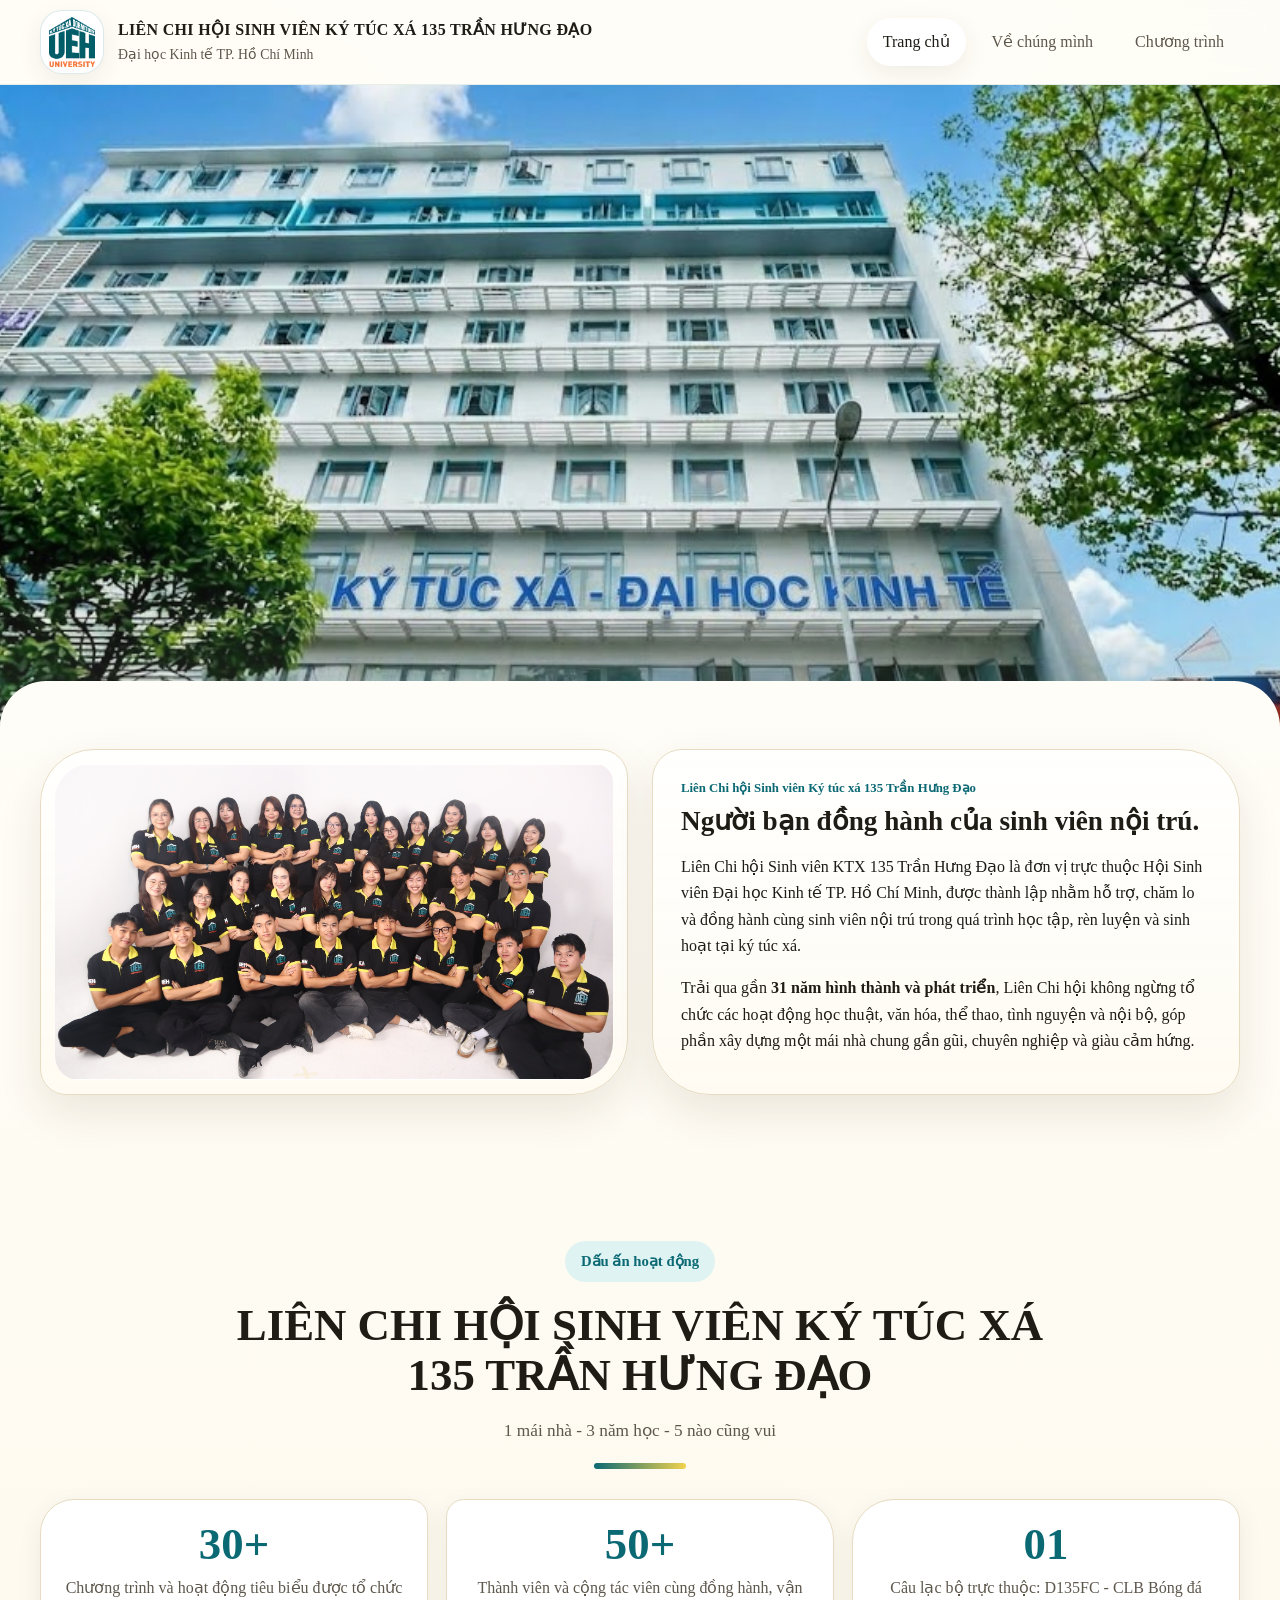
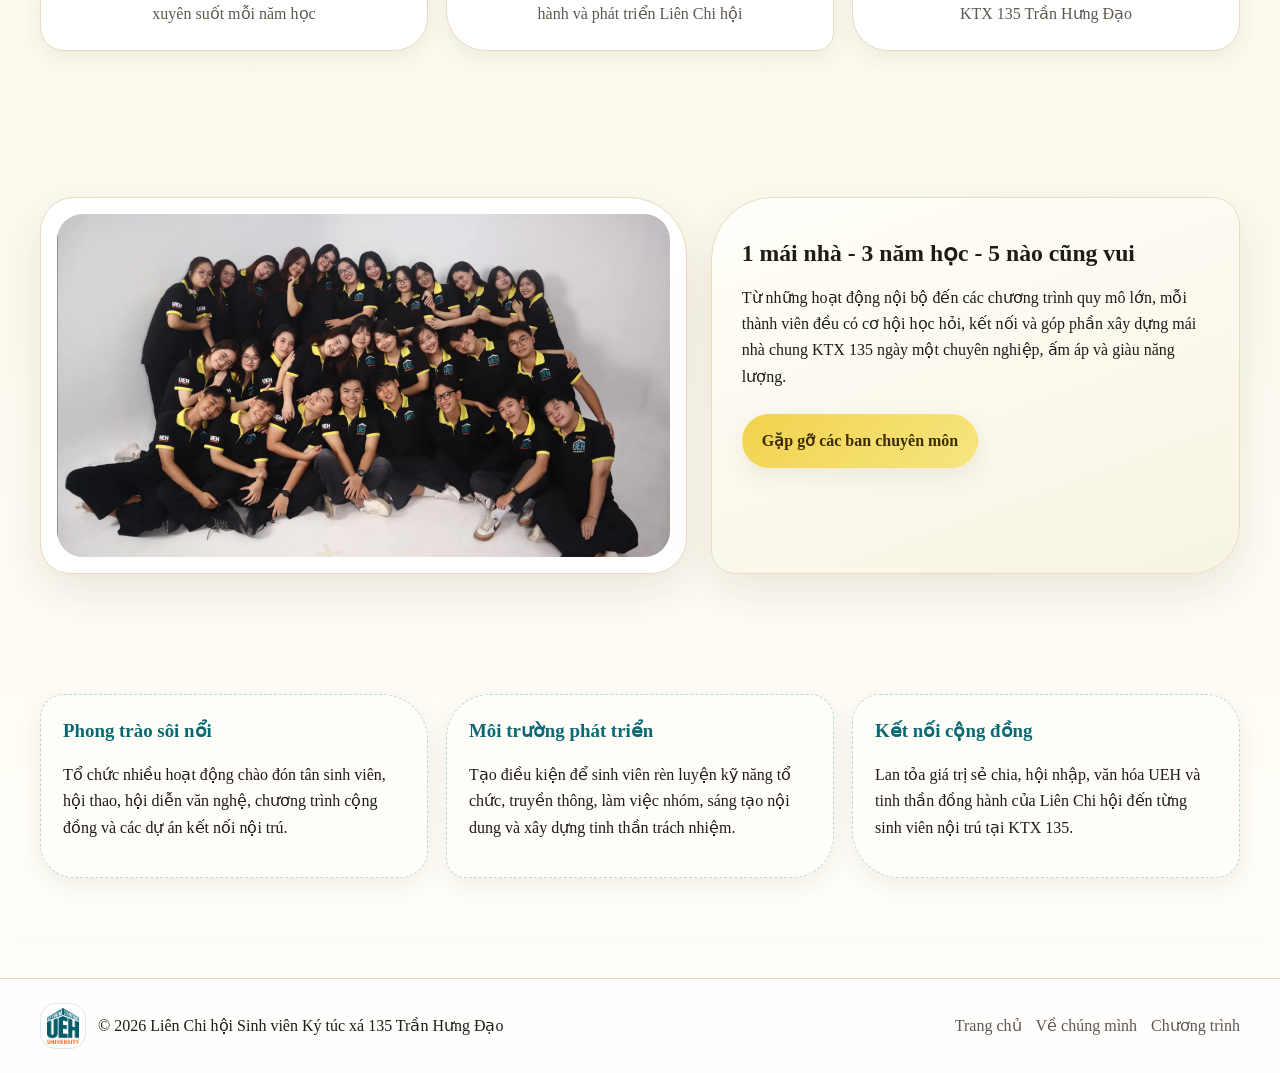
==== commit d3988534: "Add files via upload" ====
--- a/index.html
+++ b/index.html
@@ -27,16 +27,14 @@
 </div>
 </header>
 <main id="main">
-<section class="home-hero-bg"><div aria-hidden="true" class="home-hero-overlay"></div></section>
-
-
-
-
-<div class="home-content-shell"><section class="section-sm">
+<section class="home-hero-bg" style="width:100vw;height:72vh;min-height:560px;margin-left:calc(50% - 50vw);background-image:linear-gradient(rgba(20,25,24,.02),rgba(20,25,24,.02)),url('assets/images/hero-dorm-v15.jpg');background-size:cover;background-position:center center;background-attachment:fixed;position:relative;z-index:0;overflow:hidden;">
+<div aria-hidden="true" class="home-hero-overlay" style="position:absolute;inset:0;background:linear-gradient(180deg,rgba(255,255,255,0) 68%,rgba(255,253,247,.12) 100%);"></div>
+</section>
+<div class="home-content-shell" style="position:relative;z-index:2;margin-top:-52px;padding-top:8px;background:linear-gradient(180deg,#fffdf7 0%,#fdf9ee 62%,#fffef9 100%);border-radius:46px 46px 0 0;box-shadow:0 -18px 40px rgba(31,28,22,.07);"><section class="section-sm">
 <div class="container grid-2">
 <article class="organic-card info-panel intro-photo-panel"><img alt="Ảnh tập thể Liên Chi hội Sinh viên Ký túc xá 135 Trần Hưng Đạo" src="assets/images/home-intro-photo-v15.jpg"/></article>
 <article class="organic-card info-panel">
-<div class="label">Liên Chi hội Sinh viên</div>
+<div class="label intro-org-label">Liên Chi hội Sinh viên Ký túc xá 135 Trần Hưng Đạo</div>
 <h3>Người bạn đồng hành của sinh viên nội trú.</h3>
 <p>Liên Chi hội Sinh viên KTX 135 Trần Hưng Đạo là đơn vị trực thuộc Hội Sinh viên Đại học Kinh tế TP. Hồ Chí Minh, được thành lập nhằm hỗ trợ, chăm lo và đồng hành cùng sinh viên nội trú trong quá trình học tập, rèn luyện và sinh hoạt tại ký túc xá.</p>
 <p>Trải qua gần <strong>31 năm hình thành và phát triển</strong>, Liên Chi hội không ngừng tổ chức các hoạt động học thuật, văn hóa, thể thao, tình nguyện và nội bộ, góp phần xây dựng một mái nhà chung gần gũi, chuyên nghiệp và giàu cảm hứng.</p>
@@ -62,7 +60,6 @@
 <img alt="Ảnh tập thể thành viên Liên Chi hội Sinh viên Ký túc xá 135 Trần Hưng Đạo" src="assets/images/home-spirit-v15.png"/>
 </div>
 <div class="quote-box">
-
 <div class="big">1 mái nhà - 3 năm học - 5 nào cũng vui</div>
 <p>Từ những hoạt động nội bộ đến các chương trình quy mô lớn, mỗi thành viên đều có cơ hội học hỏi, kết nối và góp phần xây dựng mái nhà chung KTX 135 ngày một chuyên nghiệp, ấm áp và giàu năng lượng.</p>
 <div class="hero-actions"><a class="btn btn-primary" href="departments.html">Gặp gỡ các ban chuyên môn</a></div>
--- a/style.css
+++ b/style.css
@@ -611,3 +611,15 @@
   .photo-story .quote-box .big{white-space:normal;font-size:1.45rem}
   .internal-grid{grid-template-columns:1fr}
 }
+
+
+/* ===== V17 final refinements ===== */
+.intro-org-label{
+  text-transform:none !important;
+  white-space:nowrap;
+  font-size:clamp(.76rem,1vw,.92rem) !important;
+  letter-spacing:0 !important;
+}
+@media(max-width:900px){
+  .intro-org-label{white-space:normal;}
+}
